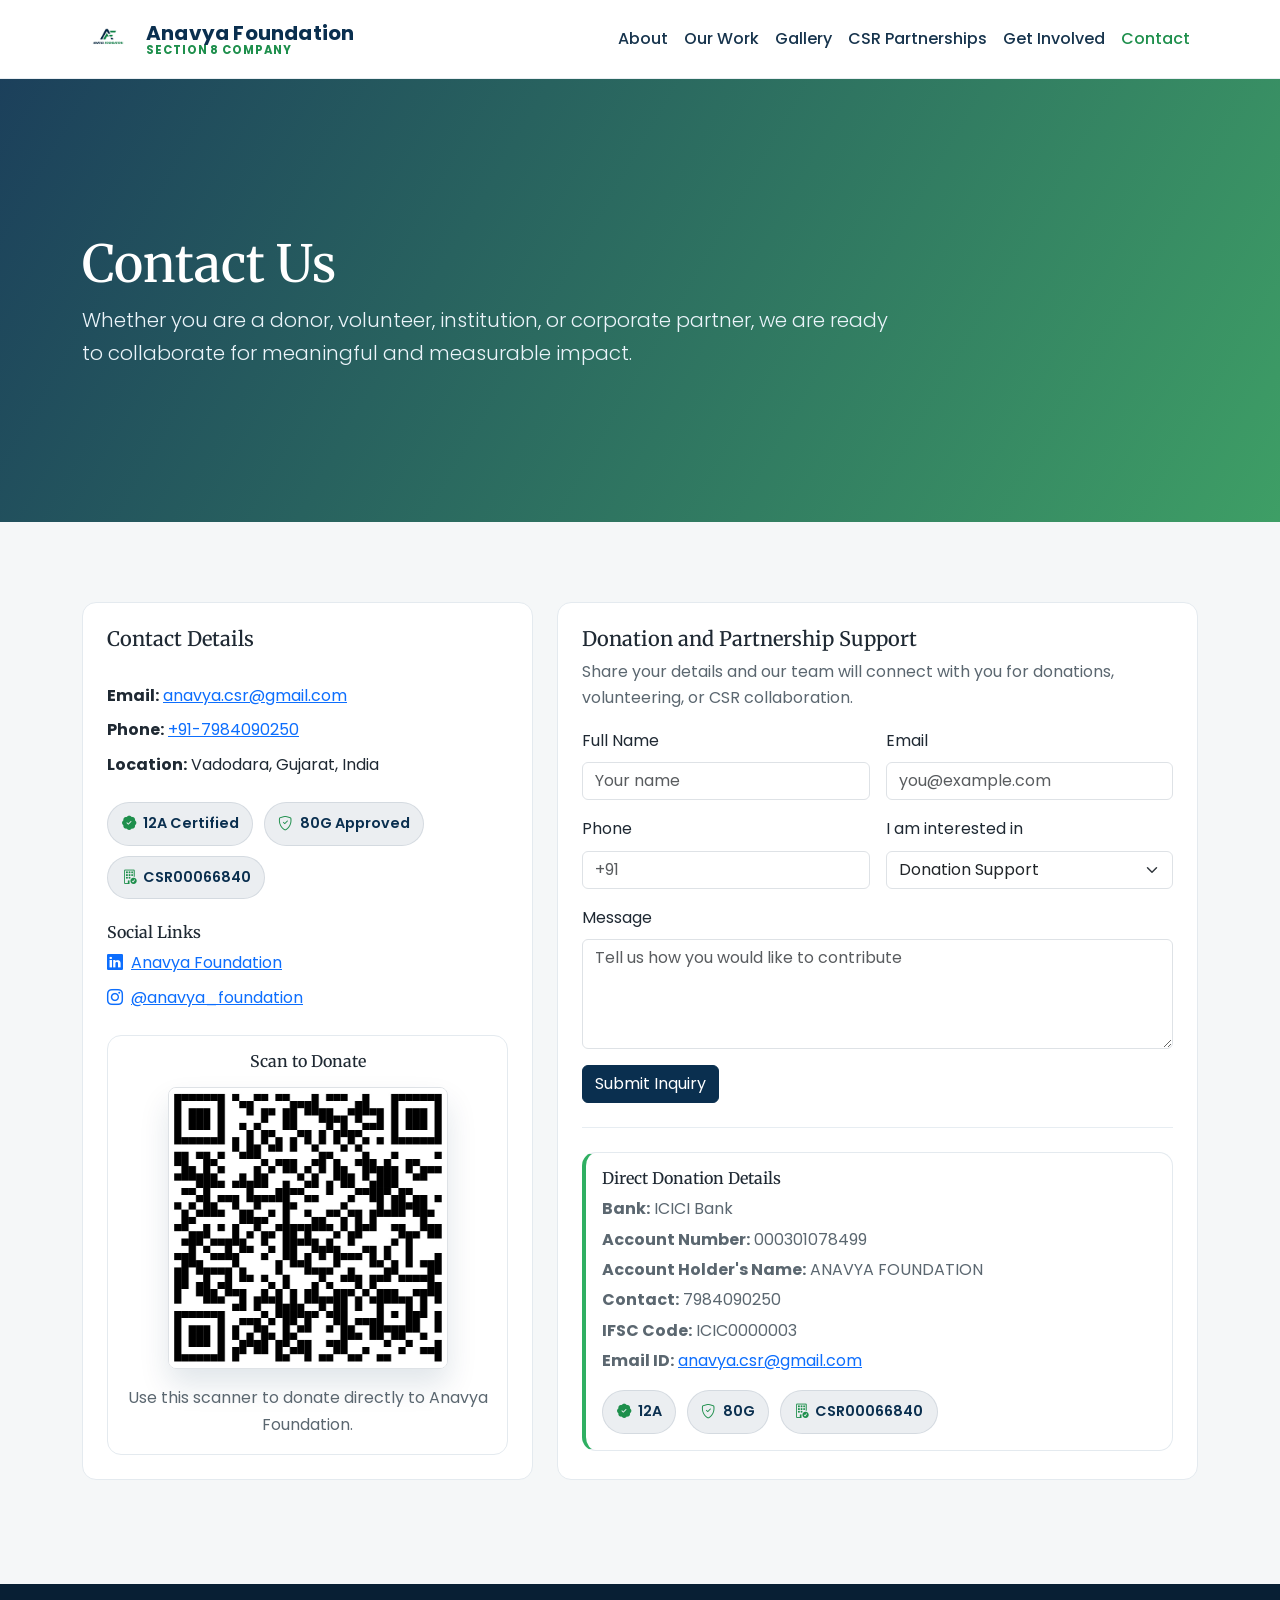
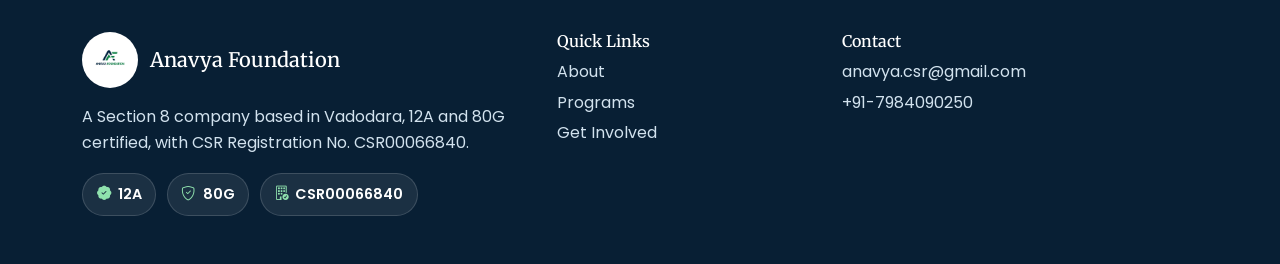
==== contact.html @ 931f5a5d "first commit" ====
﻿<!doctype html>
<html lang="en">
<head>
  <meta charset="utf-8">
  <meta name="viewport" content="width=device-width, initial-scale=1">
  <title>Anavya Foundation | Contact</title>
  <meta name="description" content="Contact Anavya Foundation for CSR partnerships, volunteering, and donation support.">
  <link rel="preconnect" href="https://fonts.googleapis.com">
  <link rel="preconnect" href="https://fonts.gstatic.com" crossorigin>
  <link href="https://fonts.googleapis.com/css2?family=Merriweather:wght@700&family=Poppins:wght@300;400;500;600;700&display=swap" rel="stylesheet">
  <link href="https://cdn.jsdelivr.net/npm/bootstrap@5.3.3/dist/css/bootstrap.min.css" rel="stylesheet">
  <link href="https://cdn.jsdelivr.net/npm/bootstrap-icons@1.11.3/font/bootstrap-icons.min.css" rel="stylesheet">
  <link href="assets/css/styles.css" rel="stylesheet">
</head>
<body>
  <header>
    <nav class="navbar navbar-expand-lg fixed-top" aria-label="Main navigation">
      <div class="container">
        <a class="navbar-brand" href="index.html#home">
          <img src="assets/images/logo.jpeg" alt="Anavya Foundation logo" class="brand-logo">
          <span class="brand-text">Anavya Foundation<span class="brand-subtitle">Section 8 Company</span></span>
        </a>
        <button class="navbar-toggler" type="button" data-bs-toggle="collapse" data-bs-target="#mainNav" aria-controls="mainNav" aria-expanded="false" aria-label="Toggle navigation">
          <span class="navbar-toggler-icon"></span>
        </button>
        <div class="collapse navbar-collapse" id="mainNav">
          <ul class="navbar-nav ms-auto mb-2 mb-lg-0">
            <li class="nav-item"><a class="nav-link" href="index.html#about">About</a></li>
            <li class="nav-item"><a class="nav-link" href="our-work.html#our-work">Our Work</a></li>
            <li class="nav-item"><a class="nav-link" href="our-work.html#gallery">Gallery</a></li>
            <li class="nav-item"><a class="nav-link" href="our-work.html#csr">CSR Partnerships</a></li>
            <li class="nav-item"><a class="nav-link" href="get-involved.html#get-involved">Get Involved</a></li>
            <li class="nav-item"><a class="nav-link active" href="contact.html#contact">Contact</a></li>
          </ul>
        </div>
      </div>
    </nav>
  </header>

  <main>
    <section id="contact" class="hero" style="min-height: 58vh;">
      <div class="container">
        <div class="row">
          <div class="col-lg-9">
            <h1>Contact Us</h1>
            <p class="lead mb-0">Whether you are a donor, volunteer, institution, or corporate partner, we are ready to collaborate for meaningful and measurable impact.</p>
          </div>
        </div>
      </div>
    </section>

    <section class="section-padding bg-soft">
      <div class="container">
        <div class="row g-4">
          <div class="col-lg-5">
            <article class="contact-card p-4 h-100">
              <div class="contact-stack">
              <h2 class="h5">Contact Details</h2>
              <div class="contact-details-list">
                <p class="mb-2"><strong>Email:</strong> <a href="mailto:anavya.csr@gmail.com">anavya.csr@gmail.com</a></p>
                <p class="mb-2"><strong>Phone:</strong> <a href="tel:+917984090250">+91-7984090250</a></p>
                <p class="mb-0"><strong>Location:</strong> Vadodara, Gujarat, India</p>
              </div>
              <div class="trust-badges">
                <span class="trust-badge"><i class="bi bi-patch-check-fill"></i>12A Certified</span>
                <span class="trust-badge"><i class="bi bi-shield-check"></i>80G Approved</span>
                <span class="trust-badge"><i class="bi bi-building-check"></i>CSR00066840</span>
              </div>
              <div>
                <h3 class="h6">Social Links</h3>
                <div class="d-flex flex-column gap-2">
                  <a aria-label="LinkedIn" href="#"><i class="bi bi-linkedin me-2"></i>Anavya Foundation</a>
                  <a aria-label="Instagram" href="#"><i class="bi bi-instagram me-2"></i>@anavya_foundation</a>
                </div>
              </div>

              <div class="info-card p-3 text-center scanner-card">
                <h3 class="h6 mb-3">Scan to Donate</h3>
                <img
                  src="assets/images/scanner.png"
                  alt="Donation scanner code for Anavya Foundation"
                  class="img-fluid rounded-3 border"
                  style="max-width: 280px;"
                >
                <p class="mt-3 mb-0 text-muted-custom">Use this scanner to donate directly to Anavya Foundation.</p>
              </div>
              </div>
            </article>
          </div>

          <div class="col-lg-7" id="donation-contact">
            <article class="contact-card p-4 h-100">
              <h2 class="h5">Donation and Partnership Support</h2>
              <p class="text-muted-custom">Share your details and our team will connect with you for donations, volunteering, or CSR collaboration.</p>
              <div class="contact-form-wrap">
              <form>
                <div class="row g-3">
                  <div class="col-md-6">
                    <label class="form-label" for="name">Full Name</label>
                    <input class="form-control" id="name" type="text" placeholder="Your name">
                  </div>
                  <div class="col-md-6">
                    <label class="form-label" for="email">Email</label>
                    <input class="form-control" id="email" type="email" placeholder="you@example.com">
                  </div>
                  <div class="col-md-6">
                    <label class="form-label" for="phone">Phone</label>
                    <input class="form-control" id="phone" type="tel" placeholder="+91">
                  </div>
                  <div class="col-md-6">
                    <label class="form-label" for="interest">I am interested in</label>
                    <select class="form-select" id="interest">
                      <option selected>Donation Support</option>
                      <option>Volunteering</option>
                      <option>CSR Partnership</option>
                    </select>
                  </div>
                  <div class="col-12">
                    <label class="form-label" for="message">Message</label>
                    <textarea class="form-control" id="message" rows="4" placeholder="Tell us how you would like to contribute"></textarea>
                  </div>
                  <div class="col-12">
                    <button type="button" class="btn btn-primary-custom">Submit Inquiry</button>
                  </div>
                </div>
              </form>
              </div>

              <div class="info-card p-3 donation-details-card">
                <h3 class="h6 mb-2">Direct Donation Details</h3>
                <p class="mb-1 text-muted-custom"><strong>Bank:</strong> ICICI Bank</p>
                <p class="mb-1 text-muted-custom"><strong>Account Number:</strong> 000301078499</p>
                <p class="mb-1 text-muted-custom"><strong>Account Holder's Name:</strong> ANAVYA FOUNDATION</p>
                <p class="mb-1 text-muted-custom"><strong>Contact:</strong> 7984090250</p>
                <p class="mb-1 text-muted-custom"><strong>IFSC Code:</strong> ICIC0000003</p>
                <p class="mb-1 text-muted-custom"><strong>Email ID:</strong> <a href="mailto:anavya.csr@gmail.com">anavya.csr@gmail.com</a></p>
                <div class="trust-badges mt-3">
                  <span class="trust-badge"><i class="bi bi-patch-check-fill"></i>12A</span>
                  <span class="trust-badge"><i class="bi bi-shield-check"></i>80G</span>
                  <span class="trust-badge"><i class="bi bi-building-check"></i>CSR00066840</span>
                </div>
              </div>
            </article>
          </div>
        </div>
      </div>
    </section>
  </main>

  <footer class="py-5 mt-4">
    <div class="container">
      <div class="row g-4">
        <div class="col-lg-5">
          <div class="footer-brand mb-3">
            <img src="assets/images/logo.jpeg" alt="Anavya Foundation logo">
            <h2 class="h5 text-white mb-0">Anavya Foundation</h2>
          </div>
          <p class="mb-0">A Section 8 company based in Vadodara, 12A and 80G certified, with CSR Registration No. CSR00066840.</p>
          <div class="trust-badges footer-badges mt-3">
            <span class="trust-badge"><i class="bi bi-patch-check-fill"></i>12A</span>
            <span class="trust-badge"><i class="bi bi-shield-check"></i>80G</span>
            <span class="trust-badge"><i class="bi bi-building-check"></i>CSR00066840</span>
          </div>
        </div>
        <div class="col-lg-3">
          <h3 class="h6 text-white">Quick Links</h3>
          <p class="mb-1"><a href="index.html#about">About</a></p>
          <p class="mb-1"><a href="our-work.html#programs">Programs</a></p>
          <p class="mb-1"><a href="get-involved.html#get-involved">Get Involved</a></p>
        </div>
        <div class="col-lg-4">
          <h3 class="h6 text-white">Contact</h3>
          <p class="mb-1"><a href="mailto:anavya.csr@gmail.com">anavya.csr@gmail.com</a></p>
          <p class="mb-0"><a href="tel:+917984090250">+91-7984090250</a></p>
        </div>
      </div>
    </div>
  </footer>

  <script src="https://cdn.jsdelivr.net/npm/bootstrap@5.3.3/dist/js/bootstrap.bundle.min.js"></script>
</body>
</html>
---- assets/css/styles.css ----
﻿:root {
  --primary: #0A2F4F;
  --secondary: #1E8F4C;
  --accent: #2FAF62;
  --bg: #F5F7F8;
  --text: #1f2933;
  --muted: #5b6770;
}

html {
  scroll-behavior: smooth;
}

body {
  font-family: 'Poppins', sans-serif;
  color: var(--text);
  background-color: var(--bg);
  line-height: 1.65;
}

h1,
h2,
h3,
h4,
h5,
h6 {
  font-family: 'Merriweather', serif;
  color: var(--primary);
}

section[id] {
  scroll-margin-top: 92px;
}

.bg-soft {
  background-color: var(--bg);
}

.text-muted-custom {
  color: var(--muted);
}

.navbar {
  background: #ffffff;
  border-bottom: 1px solid #e9eef2;
}

.navbar-brand {
  color: var(--primary) !important;
  font-weight: 700;
  letter-spacing: 0.2px;
  display: inline-flex;
  align-items: center;
  gap: 0.75rem;
}

.brand-logo {
  width: 52px;
  height: 52px;
  object-fit: contain;
}

.brand-text {
  line-height: 1.1;
}

.brand-subtitle {
  display: block;
  font-size: 0.72rem;
  letter-spacing: 0.08em;
  text-transform: uppercase;
  color: var(--secondary);
}

.nav-link {
  color: #17344d;
  font-weight: 500;
}

.nav-link:hover,
.nav-link:focus,
.nav-link.active {
  color: var(--secondary) !important;
}

.hero {
  min-height: 88vh;
  display: flex;
  align-items: center;
  background:
    linear-gradient(120deg, rgba(10, 47, 79, 0.93), rgba(30, 143, 76, 0.85)),
    radial-gradient(circle at 10% 20%, rgba(255, 255, 255, 0.12), transparent 40%),
    radial-gradient(circle at 80% 80%, rgba(255, 255, 255, 0.09), transparent 45%);
  color: #ffffff;
  padding-top: 80px;
}

.hero h1 {
  color: #ffffff;
  font-size: clamp(1.9rem, 4.1vw, 3.2rem);
  line-height: 1.25;
}

.hero p {
  color: #ebf4fa;
}

.hero-copy {
  max-width: 720px;
}

.hero-visual-wrap {
  display: flex;
  justify-content: center;
}

.hero-visual-card {
  width: min(100%, 440px);
  padding: 2rem;
  border-radius: 26px;
  background: linear-gradient(160deg, rgba(255, 255, 255, 0.16), rgba(255, 255, 255, 0.06));
  border: 1px solid rgba(255, 255, 255, 0.22);
  box-shadow: 0 25px 60px rgba(2, 16, 28, 0.28);
  backdrop-filter: blur(8px);
  position: relative;
  overflow: hidden;
}

.hero-visual-card::before,
.hero-visual-card::after {
  content: "";
  position: absolute;
  border-radius: 50%;
  background: rgba(255, 255, 255, 0.1);
}

.hero-visual-card::before {
  width: 180px;
  height: 180px;
  top: -70px;
  right: -50px;
}

.hero-visual-card::after {
  width: 120px;
  height: 120px;
  bottom: -45px;
  left: -30px;
}

.hero-logo-ring {
  width: 110px;
  height: 110px;
  margin: 0 auto 1.25rem;
  border-radius: 50%;
  padding: 10px;
  background: linear-gradient(135deg, rgba(47, 175, 98, 0.95), rgba(255, 255, 255, 0.9));
  box-shadow: 0 16px 28px rgba(5, 21, 34, 0.25);
  position: relative;
  z-index: 1;
}

.hero-logo-ring img {
  width: 100%;
  height: 100%;
  object-fit: contain;
  border-radius: 50%;
  background: #fff;
  padding: 0.35rem;
}

.hero-visual-card h3,
.hero-visual-card p,
.hero-visual-card small {
  color: #fff;
  position: relative;
  z-index: 1;
}

.hero-mini-grid {
  display: grid;
  grid-template-columns: repeat(2, minmax(0, 1fr));
  gap: 0.85rem;
  margin-top: 1.5rem;
  position: relative;
  z-index: 1;
}

.hero-mini-card {
  padding: 0.95rem;
  border-radius: 16px;
  background: rgba(255, 255, 255, 0.1);
  border: 1px solid rgba(255, 255, 255, 0.15);
}

.hero-mini-card strong {
  display: block;
  font-size: 1.2rem;
  color: #fff;
}

.hero-mini-card span {
  font-size: 0.86rem;
  color: #dbeaf4;
}

.section-padding {
  padding: 5rem 0;
}

.section-title {
  margin-bottom: 0.8rem;
}

.section-subtitle {
  max-width: 700px;
  color: var(--muted);
}

.trust-badges {
  display: flex;
  flex-wrap: wrap;
  gap: 0.65rem;
}

.trust-badge {
  display: inline-flex;
  align-items: center;
  gap: 0.45rem;
  padding: 0.55rem 0.85rem;
  border-radius: 999px;
  background: rgba(10, 47, 79, 0.08);
  border: 1px solid rgba(10, 47, 79, 0.1);
  color: var(--primary);
  font-size: 0.9rem;
  font-weight: 600;
}

.trust-badge i {
  color: var(--secondary);
}

.trust-badges.footer-badges .trust-badge {
  background: rgba(255, 255, 255, 0.08);
  border-color: rgba(255, 255, 255, 0.15);
  color: #ffffff;
}

.trust-badges.footer-badges .trust-badge i {
  color: #8fe1ad;
}

.btn-primary-custom {
  background-color: var(--primary);
  border-color: var(--primary);
  color: #fff;
}

.btn-primary-custom:hover,
.btn-primary-custom:focus {
  background-color: #07253e;
  border-color: #07253e;
  color: #fff;
}

.btn-secondary-custom {
  background-color: var(--secondary);
  border-color: var(--secondary);
  color: #fff;
}

.btn-secondary-custom:hover,
.btn-secondary-custom:focus {
  background-color: #187541;
  border-color: #187541;
  color: #fff;
}

.btn-accent-custom {
  background-color: var(--accent);
  border-color: var(--accent);
  color: #fff;
}

.btn-accent-custom:hover,
.btn-accent-custom:focus {
  background-color: #259b56;
  border-color: #259b56;
  color: #fff;
}

.feature-card,
.stat-card,
.program-card,
.info-card,
.partnership-card,
.contact-card {
  border: 1px solid #e4eaef;
  border-radius: 14px;
  background-color: #ffffff;
  /* height: 100%; */
  transition: transform 0.28s ease, box-shadow 0.28s ease;
}

.feature-card:hover,
.stat-card:hover,
.program-card:hover,
.info-card:hover,
.partnership-card:hover,
.contact-card:hover {
  transform: translateY(-6px);
  box-shadow: 0 18px 30px rgba(16, 45, 66, 0.12);
}

.icon-wrap {
  width: 56px;
  height: 56px;
  display: inline-flex;
  align-items: center;
  justify-content: center;
  border-radius: 12px;
  background: rgba(30, 143, 76, 0.12);
  color: var(--secondary);
  font-size: 1.45rem;
}

.stat-value {
  font-size: 2rem;
  font-weight: 700;
  color: var(--primary);
}

.gallery-item {
  position: relative;
  overflow: hidden;
  border-radius: 12px;
}

.gallery-item img {
  width: 100%;
  aspect-ratio: 4 / 5;
  object-fit: cover;
  transition: transform 0.35s ease;
}

.gallery-overlay {
  position: absolute;
  inset: 0;
  background: linear-gradient(to top, rgba(10, 47, 79, 0.88), rgba(10, 47, 79, 0.1));
  color: #fff;
  display: flex;
  align-items: end;
  padding: 1rem;
  opacity: 0;
  transition: opacity 0.35s ease;
}

.gallery-caption strong {
  display: block;
  font-size: 1rem;
}

.gallery-caption small {
  display: block;
  margin-top: 0.2rem;
  color: rgba(255, 255, 255, 0.82);
  font-size: 0.78rem;
}

.gallery-item:hover img {
  transform: scale(1.08);
}

.gallery-item:hover .gallery-overlay {
  opacity: 1;
}

footer {
  background: #081f34;
  color: #d2e2ee;
}

footer a {
  color: #d2e2ee;
  text-decoration: none;
}

footer a:hover,
footer a:focus {
  color: #ffffff;
  text-decoration: underline;
}

.footer-brand {
  display: inline-flex;
  align-items: center;
  gap: 0.75rem;
}

.footer-brand img {
  width: 56px;
  height: 56px;
  object-fit: contain;
  background: #ffffff;
  border-radius: 50%;
  padding: 0.2rem;
}

.form-control:focus,
.form-select:focus,
.btn:focus {
  box-shadow: 0 0 0 0.2rem rgba(47, 175, 98, 0.3);
}

.contact-stack {
  display: flex;
  flex-direction: column;
  gap: 1.5rem;
}

.contact-details-list p:last-child {
  margin-bottom: 0;
}

.contact-form-wrap {
  border-bottom: 1px solid #e7edf2;
  padding-bottom: 1.5rem;
  margin-bottom: 1.5rem;
}

.scanner-card img {
  box-shadow: 0 16px 30px rgba(10, 47, 79, 0.12);
}

.donation-details-card {
  border-left: 4px solid var(--accent);
}

.placeholder-map {
  min-height: 300px;
  border-radius: 14px;
  background: linear-gradient(135deg, rgba(10, 47, 79, 0.9), rgba(30, 143, 76, 0.8));
  color: #fff;
  display: flex;
  align-items: center;
  justify-content: center;
  text-align: center;
  padding: 1.5rem;
}

@media (max-width: 991.98px) {
  .section-padding {
    padding: 4rem 0;
  }

  .hero {
    min-height: 76vh;
  }

  .hero-visual-wrap {
    justify-content: flex-start;
  }
}
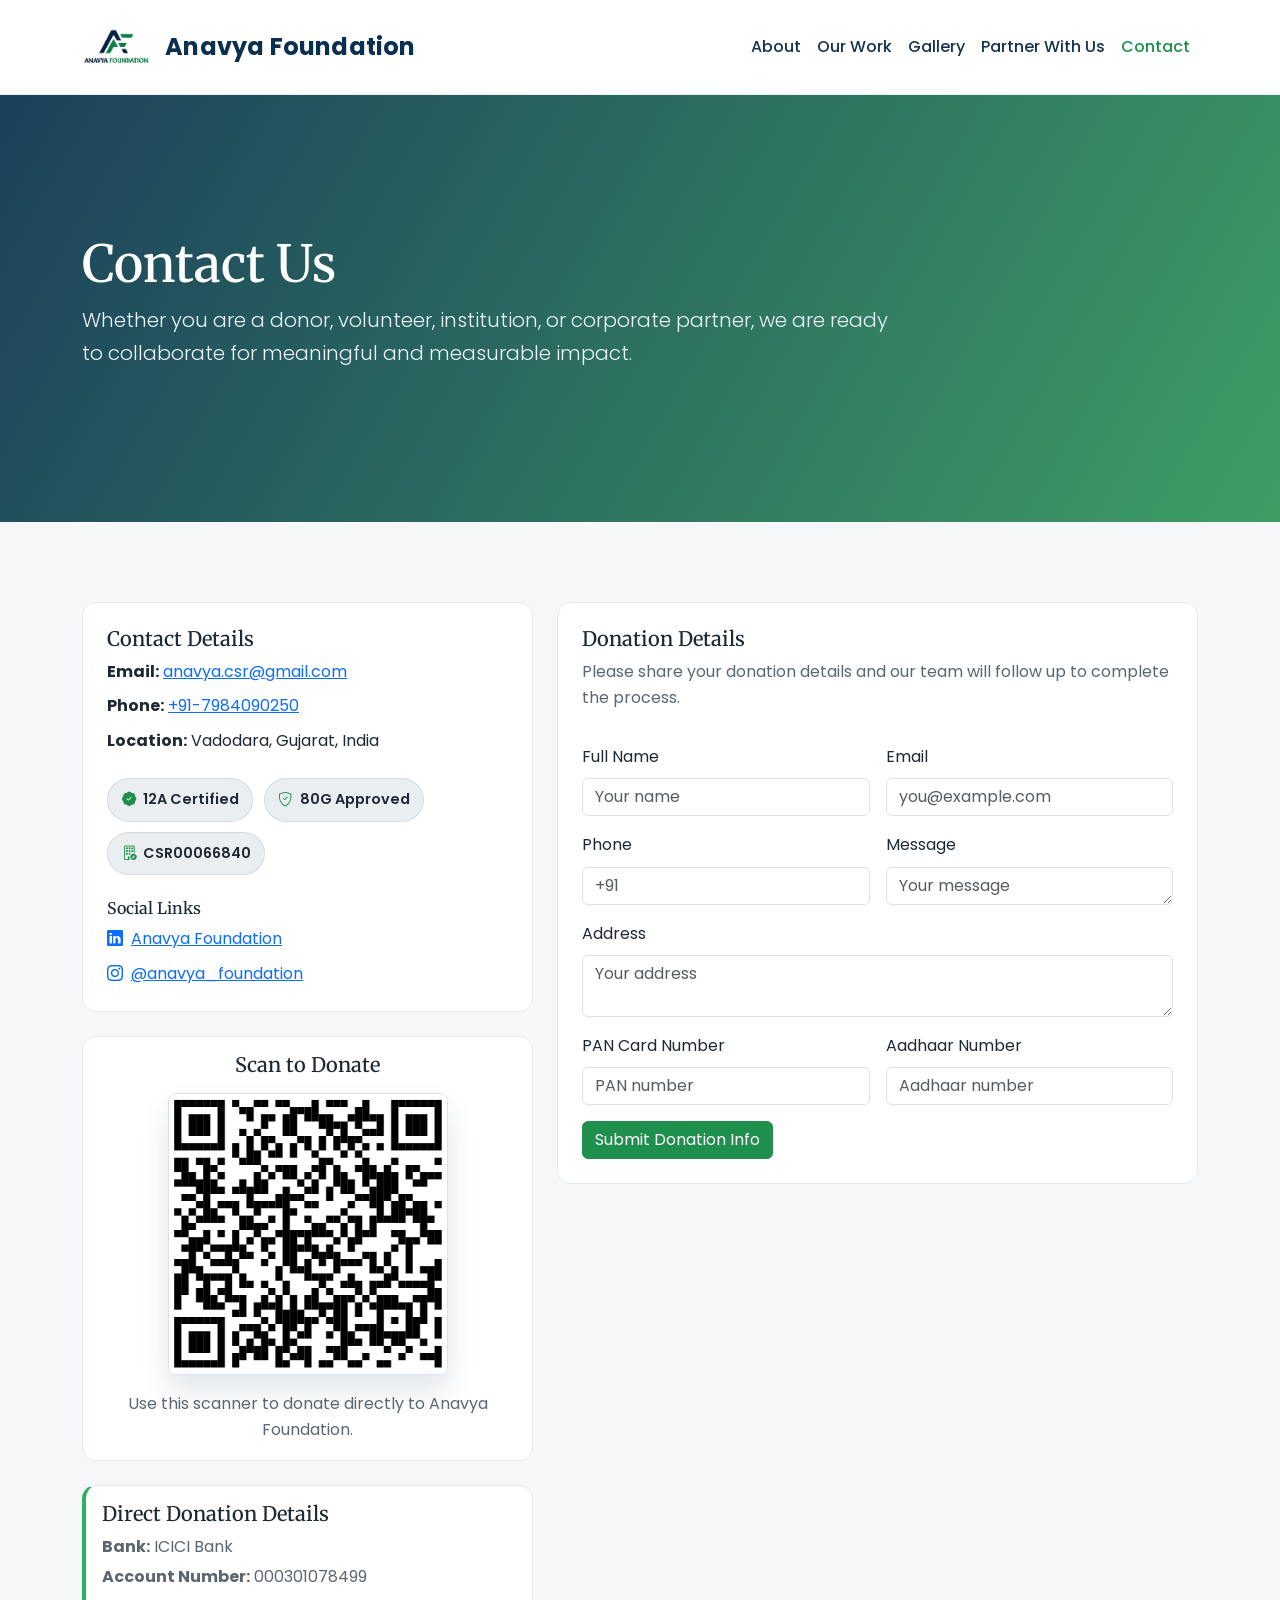
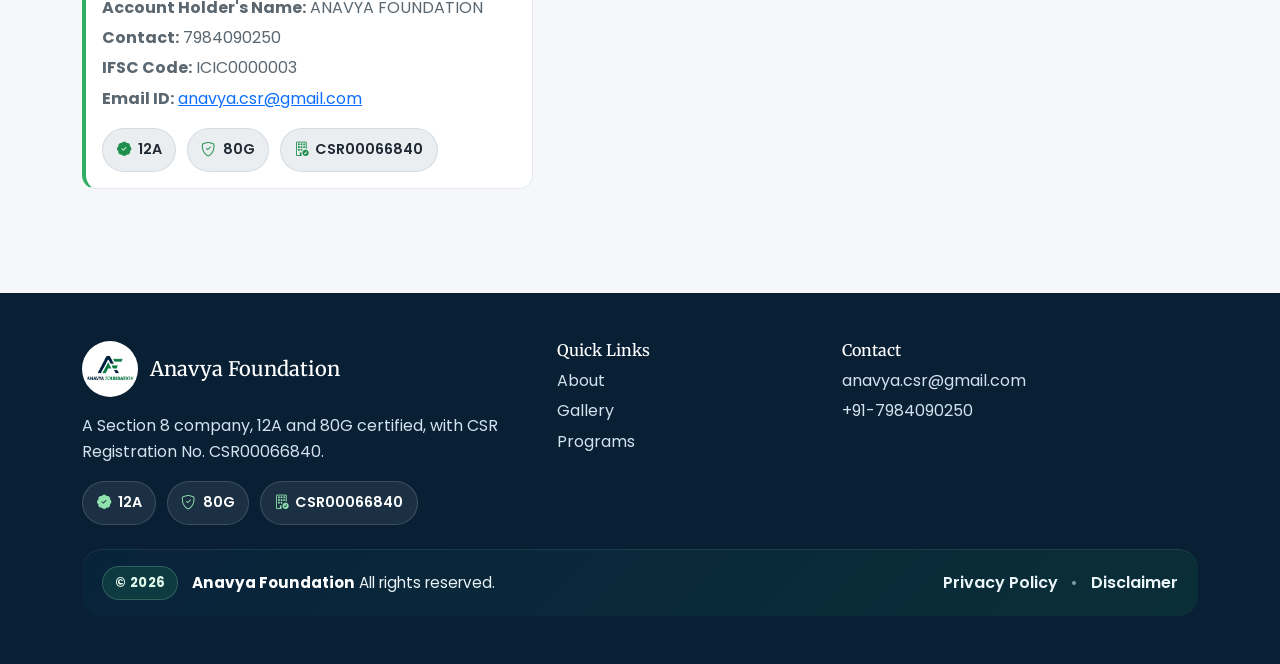
==== commit 87aa27c1: "2nd commit" ====
--- a/contact.html
+++ b/contact.html
@@ -18,7 +18,7 @@
       <div class="container">
         <a class="navbar-brand" href="index.html#home">
           <img src="assets/images/logo.jpeg" alt="Anavya Foundation logo" class="brand-logo">
-          <span class="brand-text">Anavya Foundation<span class="brand-subtitle">Section 8 Company</span></span>
+          <span class="brand-text">Anavya Foundation</span>
         </a>
         <button class="navbar-toggler" type="button" data-bs-toggle="collapse" data-bs-target="#mainNav" aria-controls="mainNav" aria-expanded="false" aria-label="Toggle navigation">
           <span class="navbar-toggler-icon"></span>
@@ -27,9 +27,8 @@
           <ul class="navbar-nav ms-auto mb-2 mb-lg-0">
             <li class="nav-item"><a class="nav-link" href="index.html#about">About</a></li>
             <li class="nav-item"><a class="nav-link" href="our-work.html#our-work">Our Work</a></li>
-            <li class="nav-item"><a class="nav-link" href="our-work.html#gallery">Gallery</a></li>
-            <li class="nav-item"><a class="nav-link" href="our-work.html#csr">CSR Partnerships</a></li>
-            <li class="nav-item"><a class="nav-link" href="get-involved.html#get-involved">Get Involved</a></li>
+            <li class="nav-item"><a class="nav-link" href="gallery.html#gallery">Gallery</a></li>
+            <li class="nav-item"><a class="nav-link" href="partner-with-us.html">Partner With Us</a></li>
             <li class="nav-item"><a class="nav-link active" href="contact.html#contact">Contact</a></li>
           </ul>
         </div>
@@ -53,93 +52,93 @@
       <div class="container">
         <div class="row g-4">
           <div class="col-lg-5">
-            <article class="contact-card p-4 h-100">
-              <div class="contact-stack">
+            <article class="contact-card p-4">
               <h2 class="h5">Contact Details</h2>
               <div class="contact-details-list">
                 <p class="mb-2"><strong>Email:</strong> <a href="mailto:anavya.csr@gmail.com">anavya.csr@gmail.com</a></p>
                 <p class="mb-2"><strong>Phone:</strong> <a href="tel:+917984090250">+91-7984090250</a></p>
                 <p class="mb-0"><strong>Location:</strong> Vadodara, Gujarat, India</p>
               </div>
-              <div class="trust-badges">
+              <div class="trust-badges mt-4">
                 <span class="trust-badge"><i class="bi bi-patch-check-fill"></i>12A Certified</span>
                 <span class="trust-badge"><i class="bi bi-shield-check"></i>80G Approved</span>
                 <span class="trust-badge"><i class="bi bi-building-check"></i>CSR00066840</span>
               </div>
-              <div>
+              <div class="mt-4">
                 <h3 class="h6">Social Links</h3>
                 <div class="d-flex flex-column gap-2">
                   <a aria-label="LinkedIn" href="#"><i class="bi bi-linkedin me-2"></i>Anavya Foundation</a>
                   <a aria-label="Instagram" href="#"><i class="bi bi-instagram me-2"></i>@anavya_foundation</a>
                 </div>
               </div>
+            </article>
 
-              <div class="info-card p-3 text-center scanner-card">
-                <h3 class="h6 mb-3">Scan to Donate</h3>
-                <img
-                  src="assets/images/scanner.png"
-                  alt="Donation scanner code for Anavya Foundation"
-                  class="img-fluid rounded-3 border"
-                  style="max-width: 280px;"
-                >
-                <p class="mt-3 mb-0 text-muted-custom">Use this scanner to donate directly to Anavya Foundation.</p>
-              </div>
+            <article class="info-card p-3 text-center scanner-card mt-4">
+              <h2 class="h5 mb-3">Scan to Donate</h3>
+              <img
+                src="assets/images/scanner.png"
+                alt="Donation scanner code for Anavya Foundation"
+                class="img-fluid rounded-3 border"
+                style="max-width: 280px;"
+              >
+              <p class="mt-3 mb-0 text-muted-custom">Use this scanner to donate directly to Anavya Foundation.</p>
+            </article>
+
+            <article class="info-card p-3 donation-details-card mt-4">
+              <h2 class="h5 mb-2">Direct Donation Details</h3>
+              <p class="mb-1 text-muted-custom"><strong>Bank:</strong> ICICI Bank</p>
+              <p class="mb-1 text-muted-custom"><strong>Account Number:</strong> 000301078499</p>
+              <p class="mb-1 text-muted-custom"><strong>Account Holder's Name:</strong> ANAVYA FOUNDATION</p>
+              <p class="mb-1 text-muted-custom"><strong>Contact:</strong> 7984090250</p>
+              <p class="mb-1 text-muted-custom"><strong>IFSC Code:</strong> ICIC0000003</p>
+              <p class="mb-1 text-muted-custom"><strong>Email ID:</strong> <a href="mailto:anavya.csr@gmail.com">anavya.csr@gmail.com</a></p>
+              <div class="trust-badges mt-3">
+                <span class="trust-badge"><i class="bi bi-patch-check-fill"></i>12A</span>
+                <span class="trust-badge"><i class="bi bi-shield-check"></i>80G</span>
+                <span class="trust-badge"><i class="bi bi-building-check"></i>CSR00066840</span>
               </div>
             </article>
           </div>
 
           <div class="col-lg-7" id="donation-contact">
-            <article class="contact-card p-4 h-100">
-              <h2 class="h5">Donation and Partnership Support</h2>
-              <p class="text-muted-custom">Share your details and our team will connect with you for donations, volunteering, or CSR collaboration.</p>
-              <div class="contact-form-wrap">
+            <article class="contact-card p-4">
+              <h2 class="h5">Donation Details</h3>
+              <p class="text-muted-custom">Please share your donation details and our team will follow up to complete the process.</p>
               <form>
-                <div class="row g-3">
+                <div class="row g-3 mt-2">
                   <div class="col-md-6">
-                    <label class="form-label" for="name">Full Name</label>
-                    <input class="form-control" id="name" type="text" placeholder="Your name">
+                    <label class="form-label" for="donor-name">Full Name</label>
+                    <input class="form-control" id="donor-name" type="text" placeholder="Your name">
                   </div>
                   <div class="col-md-6">
-                    <label class="form-label" for="email">Email</label>
-                    <input class="form-control" id="email" type="email" placeholder="you@example.com">
+                    <label class="form-label" for="donor-email">Email</label>
+                    <input class="form-control" id="donor-email" type="email" placeholder="you@example.com">
                   </div>
                   <div class="col-md-6">
-                    <label class="form-label" for="phone">Phone</label>
-                    <input class="form-control" id="phone" type="tel" placeholder="+91">
+                    <label class="form-label" for="donor-phone">Phone</label>
+                    <input class="form-control" id="donor-phone" type="tel" placeholder="+91">
                   </div>
                   <div class="col-md-6">
-                    <label class="form-label" for="interest">I am interested in</label>
-                    <select class="form-select" id="interest">
-                      <option selected>Donation Support</option>
-                      <option>Volunteering</option>
-                      <option>CSR Partnership</option>
-                    </select>
+                    <label class="form-label" for="donor-message">Message</label>
+                    <textarea class="form-control" id="donor-message" rows="1" placeholder="Your message"></textarea>
                   </div>
                   <div class="col-12">
-                    <label class="form-label" for="message">Message</label>
-                    <textarea class="form-control" id="message" rows="4" placeholder="Tell us how you would like to contribute"></textarea>
+                    <label class="form-label" for="donor-address">Address</label>
+                    <textarea class="form-control" id="donor-address" rows="2" placeholder="Your address"></textarea>
+                  </div>
+                  <div class="col-md-6">
+                    <label class="form-label" for="donor-pan">PAN Card Number</label>
+                    <input class="form-control" id="donor-pan" type="text" placeholder="PAN number">
+                  </div>
+                  <div class="col-md-6">
+                    <label class="form-label" for="donor-aadhaar">Aadhaar Number</label>
+                    <input class="form-control" id="donor-aadhaar" type="text" placeholder="Aadhaar number">
                   </div>
                   <div class="col-12">
-                    <button type="button" class="btn btn-primary-custom">Submit Inquiry</button>
+                    <button type="button" class="btn btn-secondary-custom">Submit Donation Info</button>
                   </div>
                 </div>
               </form>
-              </div>
-
-              <div class="info-card p-3 donation-details-card">
-                <h3 class="h6 mb-2">Direct Donation Details</h3>
-                <p class="mb-1 text-muted-custom"><strong>Bank:</strong> ICICI Bank</p>
-                <p class="mb-1 text-muted-custom"><strong>Account Number:</strong> 000301078499</p>
-                <p class="mb-1 text-muted-custom"><strong>Account Holder's Name:</strong> ANAVYA FOUNDATION</p>
-                <p class="mb-1 text-muted-custom"><strong>Contact:</strong> 7984090250</p>
-                <p class="mb-1 text-muted-custom"><strong>IFSC Code:</strong> ICIC0000003</p>
-                <p class="mb-1 text-muted-custom"><strong>Email ID:</strong> <a href="mailto:anavya.csr@gmail.com">anavya.csr@gmail.com</a></p>
-                <div class="trust-badges mt-3">
-                  <span class="trust-badge"><i class="bi bi-patch-check-fill"></i>12A</span>
-                  <span class="trust-badge"><i class="bi bi-shield-check"></i>80G</span>
-                  <span class="trust-badge"><i class="bi bi-building-check"></i>CSR00066840</span>
-                </div>
-              </div>
             </article>
           </div>
         </div>
@@ -155,7 +154,7 @@
             <img src="assets/images/logo.jpeg" alt="Anavya Foundation logo">
             <h2 class="h5 text-white mb-0">Anavya Foundation</h2>
           </div>
-          <p class="mb-0">A Section 8 company based in Vadodara, 12A and 80G certified, with CSR Registration No. CSR00066840.</p>
+          <p class="mb-0">A Section 8 company, 12A and 80G certified, with CSR Registration No. CSR00066840.</p>
           <div class="trust-badges footer-badges mt-3">
             <span class="trust-badge"><i class="bi bi-patch-check-fill"></i>12A</span>
             <span class="trust-badge"><i class="bi bi-shield-check"></i>80G</span>
@@ -165,13 +164,24 @@
         <div class="col-lg-3">
           <h3 class="h6 text-white">Quick Links</h3>
           <p class="mb-1"><a href="index.html#about">About</a></p>
+          <p class="mb-1"><a href="gallery.html#gallery">Gallery</a></p>
           <p class="mb-1"><a href="our-work.html#programs">Programs</a></p>
-          <p class="mb-1"><a href="get-involved.html#get-involved">Get Involved</a></p>
         </div>
         <div class="col-lg-4">
           <h3 class="h6 text-white">Contact</h3>
           <p class="mb-1"><a href="mailto:anavya.csr@gmail.com">anavya.csr@gmail.com</a></p>
           <p class="mb-0"><a href="tel:+917984090250">+91-7984090250</a></p>
+        </div>
+      </div>
+      <div class="footer-bottom mt-4">
+        <div class="footer-copyright">
+          <span class="footer-year-badge">© 2026</span>
+          <span><strong>Anavya Foundation</strong> All rights reserved.</span>
+        </div>
+        <div class="footer-meta-links">
+          <a href="privacy-policy.html">Privacy Policy</a>
+          <span class="footer-link-separator" aria-hidden="true">•</span>
+          <a href="disclaimer.html">Disclaimer</a>
         </div>
       </div>
     </div>
--- a/assets/css/styles.css
+++ b/assets/css/styles.css
@@ -40,6 +40,11 @@
   color: var(--muted);
 }
 
+.text-justify-interword {
+  text-align: justify;
+  text-justify: inter-word;
+}
+
 .navbar {
   background: #ffffff;
   border-bottom: 1px solid #e9eef2;
@@ -51,17 +56,19 @@
   letter-spacing: 0.2px;
   display: inline-flex;
   align-items: center;
-  gap: 0.75rem;
+  gap: 0.95rem;
+  font-size: 1.45rem;
 }
 
 .brand-logo {
-  width: 52px;
-  height: 52px;
+  width: 68px;
+  height: 68px;
   object-fit: contain;
 }
 
 .brand-text {
   line-height: 1.1;
+  font-size: 1.50rem;
 }
 
 .brand-subtitle {
@@ -101,6 +108,17 @@
   line-height: 1.25;
 }
 
+.hero-title-sm {
+  font-size: clamp(1.5rem, 2.6vw, 2.2rem) !important;
+}
+
+.hero-kicker {
+  color: #ffffff;
+  font-size: clamp(1.15rem, 1.8vw, 1.55rem);
+  line-height: 1.2;
+  margin-bottom: 0;
+}
+
 .hero p {
   color: #ebf4fa;
 }
@@ -114,9 +132,8 @@
   justify-content: center;
 }
 
-.hero-visual-card {
+.hero-media-card {
   width: min(100%, 440px);
-  padding: 2rem;
   border-radius: 26px;
   background: linear-gradient(160deg, rgba(255, 255, 255, 0.16), rgba(255, 255, 255, 0.06));
   border: 1px solid rgba(255, 255, 255, 0.22);
@@ -126,26 +143,33 @@
   overflow: hidden;
 }
 
-.hero-visual-card::before,
-.hero-visual-card::after {
+.hero-media-card::before,
+.hero-media-card::after {
   content: "";
   position: absolute;
   border-radius: 50%;
   background: rgba(255, 255, 255, 0.1);
-}
-
-.hero-visual-card::before {
+  z-index: 0;
+}
+
+.hero-media-card::before {
   width: 180px;
   height: 180px;
   top: -70px;
   right: -50px;
 }
 
-.hero-visual-card::after {
+.hero-media-card::after {
   width: 120px;
   height: 120px;
   bottom: -45px;
   left: -30px;
+}
+
+.hero-visual-card {
+  padding: 2rem;
+  position: relative;
+  z-index: 1;
 }
 
 .hero-logo-ring {
@@ -204,6 +228,70 @@
   color: #dbeaf4;
 }
 
+.hero-carousel {
+  position: relative;
+  z-index: 1;
+}
+
+.hero-carousel .carousel-inner {
+  border-radius: 22px;
+}
+
+.hero-carousel .carousel-item img {
+  width: 100%;
+  aspect-ratio: 4 / 5;
+  object-fit: cover;
+  display: block;
+}
+
+.hero-carousel-caption {
+  position: absolute;
+  inset: auto 1.1rem 1.1rem 1.1rem;
+  padding: 1rem 1.1rem;
+  border-radius: 18px;
+  background: linear-gradient(180deg, rgba(10, 47, 79, 0.14), rgba(10, 47, 79, 0.82));
+  color: #ffffff;
+  z-index: 2;
+}
+
+.hero-carousel-caption strong {
+  display: block;
+  font-size: 1.05rem;
+}
+
+.hero-carousel-caption span {
+  display: block;
+  margin-top: 0.25rem;
+  color: rgba(255, 255, 255, 0.85);
+  font-size: 0.84rem;
+}
+
+.hero-carousel .carousel-control-prev,
+.hero-carousel .carousel-control-next {
+  width: 46px;
+  height: 46px;
+  top: 50%;
+  transform: translateY(-50%);
+  background: rgba(8, 31, 52, 0.62);
+  border: 1px solid rgba(255, 255, 255, 0.18);
+  border-radius: 50%;
+  opacity: 1;
+}
+
+.hero-carousel .carousel-control-prev {
+  left: 1rem;
+}
+
+.hero-carousel .carousel-control-next {
+  right: 1rem;
+}
+
+.hero-carousel .carousel-control-prev-icon,
+.hero-carousel .carousel-control-next-icon {
+  width: 1.1rem;
+  height: 1.1rem;
+}
+
 .section-padding {
   padding: 5rem 0;
 }
@@ -231,7 +319,7 @@
   border-radius: 999px;
   background: rgba(10, 47, 79, 0.08);
   border: 1px solid rgba(10, 47, 79, 0.1);
-  color: var(--primary);
+  /* color: var(--primary); */
   font-size: 0.9rem;
   font-weight: 600;
 }
@@ -312,6 +400,32 @@
   box-shadow: 0 18px 30px rgba(16, 45, 66, 0.12);
 }
 
+.program-card {
+  position: relative;
+  overflow: hidden;
+  background: #ffffff;
+  box-shadow: 0 10px 22px rgba(16, 45, 66, 0.06);
+}
+
+.program-card::before {
+  content: "";
+  position: absolute;
+  inset: 0;
+  border-radius: inherit;
+  border: 1px solid rgba(10, 47, 79, 0.05);
+  pointer-events: none;
+}
+
+.program-card:hover {
+  transform: translateY(-10px) scale(1.012);
+  border-color: rgba(10, 47, 79, 0.18);
+  box-shadow: 0 28px 52px rgba(8, 31, 52, 0.24);
+}
+
+.program-card:hover .icon-wrap {
+  transform: translateY(-1px) scale(1.04);
+}
+
 .icon-wrap {
   width: 56px;
   height: 56px;
@@ -322,6 +436,7 @@
   background: rgba(30, 143, 76, 0.12);
   color: var(--secondary);
   font-size: 1.45rem;
+  transition: transform 0.28s ease, background-color 0.28s ease, color 0.28s ease;
 }
 
 .stat-value {
@@ -389,6 +504,52 @@
 footer a:focus {
   color: #ffffff;
   text-decoration: underline;
+}
+
+.footer-bottom {
+  padding: 1rem 1.25rem;
+  border-top: 1px solid rgba(255, 255, 255, 0.08);
+  border-radius: 20px;
+  background: linear-gradient(135deg, rgba(10, 47, 79, 0.26), rgba(30, 143, 76, 0.14));
+  display: flex;
+  align-items: center;
+  justify-content: space-between;
+  gap: 1rem;
+  flex-wrap: wrap;
+}
+
+.footer-copyright {
+  display: inline-flex;
+  align-items: center;
+  gap: 0.85rem;
+  color: #eaf3f8;
+  font-size: 0.95rem;
+  line-height: 1.4;
+}
+
+.footer-copyright strong {
+  color: #ffffff;
+}
+
+.footer-year-badge {
+  display: inline-flex;
+  align-items: center;
+  justify-content: center;
+  padding: 0.45rem 0.75rem;
+  border-radius: 999px;
+  background: rgba(47, 175, 98, 0.16);
+  color: #dff7e7;
+  border: 1px solid rgba(159, 226, 180, 0.24);
+  font-size: 0.82rem;
+  font-weight: 700;
+  letter-spacing: 0.03em;
+  white-space: nowrap;
+}
+
+.footer-copyright-note {
+  margin: 0;
+  color: rgba(210, 226, 238, 0.84);
+  font-size: 0.92rem;
 }
 
 .footer-brand {
@@ -436,6 +597,557 @@
   border-left: 4px solid var(--accent);
 }
 
+.about-panel {
+  border-radius: 20px;
+  padding: 2rem !important;
+  position: relative;
+  overflow: hidden;
+}
+
+.about-panel::before {
+  content: "";
+  position: absolute;
+  inset: 0;
+  opacity: 1;
+  pointer-events: none;
+}
+
+.about-panel-vision {
+  background: linear-gradient(160deg, #ffffff, rgba(47, 175, 98, 0.08));
+  border: 1px solid rgba(30, 143, 76, 0.14);
+}
+
+.about-panel-vision::before {
+  background:
+    radial-gradient(circle at top right, rgba(47, 175, 98, 0.08), transparent 32%),
+    linear-gradient(180deg, transparent, rgba(30, 143, 76, 0.03));
+}
+
+.about-panel-mission {
+  background: linear-gradient(160deg, #ffffff, rgba(47, 175, 98, 0.08));
+  border: 1px solid rgba(30, 143, 76, 0.14);
+}
+
+.about-panel-vision h3,
+.about-panel-vision p {
+  color: var(--primary);
+  position: relative;
+  z-index: 1;
+}
+
+.about-panel-mission h3,
+.about-panel-mission p,
+.about-panel-mission strong {
+  position: relative;
+  z-index: 1;
+}
+
+.about-panel-icon {
+  width: 64px;
+  height: 64px;
+  display: inline-flex;
+  align-items: center;
+  justify-content: center;
+  border-radius: 18px;
+  margin-bottom: 1.25rem;
+  font-size: 1.45rem;
+  position: relative;
+  z-index: 1;
+}
+
+.about-panel-vision .about-panel-icon {
+  background: rgba(30, 143, 76, 0.12);
+  color: var(--secondary);
+}
+
+.about-panel-mission .about-panel-icon {
+  background: rgba(30, 143, 76, 0.12);
+  color: var(--secondary);
+}
+
+.mission-points {
+  display: flex;
+  flex-direction: column;
+  gap: 1rem;
+}
+
+.vision-points {
+  display: flex;
+  flex-direction: column;
+  gap: 1rem;
+}
+
+.vision-point {
+  display: flex;
+  gap: 0.9rem;
+  align-items: flex-start;
+  padding: 0.85rem 0.95rem;
+  border-radius: 16px;
+  background: rgba(255, 255, 255, 0.72);
+  border: 1px solid rgba(10, 47, 79, 0.08);
+  position: relative;
+  z-index: 1;
+}
+
+.vision-point-icon {
+  width: 42px;
+  height: 42px;
+  flex: 0 0 42px;
+  display: inline-flex;
+  align-items: center;
+  justify-content: center;
+  border-radius: 12px;
+  background: rgba(30, 143, 76, 0.12);
+  color: var(--secondary);
+  font-size: 1rem;
+}
+
+.vision-point strong {
+  display: block;
+  margin-bottom: 0.15rem;
+  color: var(--primary);
+}
+
+.vision-point p {
+  color: var(--muted);
+}
+
+.mission-point {
+  display: flex;
+  gap: 0.9rem;
+  align-items: flex-start;
+  padding: 0.85rem 0.95rem;
+  border-radius: 16px;
+  background: rgba(255, 255, 255, 0.72);
+  border: 1px solid rgba(10, 47, 79, 0.08);
+}
+
+.mission-point-icon {
+  width: 42px;
+  height: 42px;
+  flex: 0 0 42px;
+  display: inline-flex;
+  align-items: center;
+  justify-content: center;
+  border-radius: 12px;
+  background: rgba(30, 143, 76, 0.12);
+  color: var(--secondary);
+  font-size: 1rem;
+}
+
+.mission-point strong {
+  display: block;
+  margin-bottom: 0.15rem;
+  color: var(--primary);
+}
+
+.mission-point p {
+  color: var(--muted);
+}
+
+.philosophy-story {
+  font-size: 1.02rem;
+  color: #486072;
+  line-height: 1.78;
+}
+
+.philosophy-card {
+  position: relative;
+  padding: 2rem;
+  border-radius: 24px;
+  border: 1px solid rgba(30, 143, 76, 0.12);
+  background:
+    radial-gradient(circle at top right, rgba(47, 175, 98, 0.14), transparent 34%),
+    linear-gradient(145deg, rgba(255, 255, 255, 0.98), rgba(233, 246, 238, 0.92));
+  box-shadow: 0 22px 40px rgba(16, 45, 66, 0.1);
+  overflow: hidden;
+}
+
+.philosophy-card::after {
+  content: "";
+  position: absolute;
+  inset: auto -40px -40px auto;
+  width: 180px;
+  height: 180px;
+  border-radius: 50%;
+  background: radial-gradient(circle, rgba(10, 47, 79, 0.08), transparent 70%);
+  pointer-events: none;
+}
+
+.philosophy-card-accent {
+  position: relative;
+  z-index: 1;
+  margin-bottom: 1rem;
+}
+
+.philosophy-chip {
+  display: inline-flex;
+  align-items: center;
+  gap: 0.55rem;
+  padding: 0.65rem 1rem;
+  border-radius: 999px;
+  background: rgba(10, 47, 79, 0.9);
+  color: #fff;
+  font-size: 0.92rem;
+  font-weight: 600;
+  letter-spacing: 0.01em;
+}
+
+.philosophy-chip i {
+  color: #9fe2b4;
+}
+
+.philosophy-highlight {
+  padding: 1rem 1.1rem;
+  border-left: 4px solid var(--accent);
+  border-radius: 0 14px 14px 0;
+  background: rgba(47, 175, 98, 0.08);
+  color: var(--primary);
+  font-weight: 600;
+}
+
+.philosophy-image-wrap {
+  height: 100%;
+  min-height: 100%;
+  padding: 0.85rem;
+  border-radius: 24px;
+  border: 1px solid rgba(10, 47, 79, 0.08);
+  background:
+    radial-gradient(circle at 20% 15%, rgba(47, 175, 98, 0.12), transparent 28%),
+    linear-gradient(155deg, rgba(10, 47, 79, 0.08), rgba(30, 143, 76, 0.14));
+  box-shadow: 0 20px 38px rgba(16, 45, 66, 0.14);
+  display: flex;
+  align-items: center;
+  justify-content: center;
+  overflow: hidden;
+}
+
+.philosophy-image-frame {
+  width: 100%;
+  min-height: 480px;
+  border-radius: 18px;
+  background: rgba(255, 255, 255, 0.92);
+  border: 1px solid rgba(10, 47, 79, 0.08);
+  padding: 0.9rem;
+  display: flex;
+  align-items: center;
+  justify-content: center;
+  overflow: hidden;
+}
+
+.philosophy-image-frame img {
+  width: 100%;
+  height: auto;
+  max-height: 560px;
+  object-fit: contain;
+  display: block;
+  border-radius: 14px;
+  box-shadow: 0 16px 32px rgba(16, 45, 66, 0.16);
+}
+
+.core-value-card {
+  border: 1px solid rgba(10, 47, 79, 0.08);
+  border-radius: 18px;
+  padding: 2rem;
+  background: linear-gradient(160deg, #ffffff, rgba(47, 175, 98, 0.06));
+  height: 100%;
+  transition: transform 0.28s ease, box-shadow 0.28s ease;
+}
+
+.core-value-card:hover {
+  transform: translateY(-6px);
+  box-shadow: 0 18px 30px rgba(16, 45, 66, 0.12);
+}
+
+.core-value-icon {
+  width: 64px;
+  height: 64px;
+  display: inline-flex;
+  align-items: center;
+  justify-content: center;
+  border-radius: 18px;
+  margin-bottom: 1rem;
+  background: rgba(30, 143, 76, 0.12);
+  color: var(--secondary);
+  font-size: 1.45rem;
+}
+
+.core-value-card h3 {
+  margin-bottom: 0.75rem;
+}
+
+.core-value-card p {
+  color: var(--muted);
+  margin-bottom: 0;
+}
+
+.governing-card {
+  background: linear-gradient(160deg, rgba(255, 255, 255, 0.98), rgba(233, 246, 238, 0.94));
+  border: 1px solid rgba(10, 47, 79, 0.08);
+  border-radius: 20px;
+  padding: 2rem;
+  transition: transform 0.28s ease, box-shadow 0.28s ease;
+}
+
+.governing-card:hover {
+  transform: translateY(-6px);
+  box-shadow: 0 18px 30px rgba(16, 45, 66, 0.12);
+}
+
+.person-icon {
+  width: 72px;
+  height: 72px;
+  display: inline-flex;
+  align-items: center;
+  justify-content: center;
+  border-radius: 18px;
+  background: rgba(30, 143, 76, 0.12);
+  color: var(--secondary);
+  font-size: 1.75rem;
+  margin-bottom: 1rem;
+}
+
+.partner-marquee {
+  overflow: hidden;
+  border-radius: 24px;
+  border: 1px solid rgba(10, 47, 79, 0.1);
+  background: linear-gradient(160deg, rgba(255, 255, 255, 0.95), rgba(233, 246, 238, 0.92));
+  padding: 1.2rem;
+}
+
+.partner-marquee-track {
+  display: flex;
+  gap: 1rem;
+  width: max-content;
+  animation: partner-scroll 24s linear infinite;
+  align-items: stretch;
+}
+
+.partner-marquee-track:hover {
+  animation-play-state: paused;
+}
+
+.partner-card {
+  flex: 0 0 240px;
+  min-width: 240px;
+  border-radius: 20px;
+  border: 1px solid rgba(10, 47, 79, 0.08);
+  background-color: #ffffff;
+  padding: 1.5rem;
+  text-align: center;
+  box-shadow: 0 18px 30px rgba(16, 45, 66, 0.06);
+  transition: transform 0.28s ease, box-shadow 0.28s ease;
+}
+
+.partner-card:hover {
+  transform: translateY(-4px);
+  box-shadow: 0 22px 40px rgba(16, 45, 66, 0.1);
+}
+
+.partner-card-image {
+  width: 72px;
+  height: 72px;
+  margin: 0 auto 1rem;
+  display: inline-flex;
+  align-items: center;
+  justify-content: center;
+  border-radius: 18px;
+  background: rgba(30, 143, 76, 0.1);
+  color: var(--secondary);
+  font-size: 1.65rem;
+}
+
+.partner-card-label {
+  color: var(--primary);
+  font-weight: 700;
+  line-height: 1.4;
+  margin: 0;
+}
+
+@keyframes partner-scroll {
+  0% {
+    transform: translateX(0);
+  }
+  100% {
+    transform: translateX(-50%);
+  }
+}
+
+.reach-info-card {
+  min-height: 100%;
+  border-radius: 20px;
+  border: 1px solid rgba(10, 47, 79, 0.08);
+  background: linear-gradient(160deg, rgba(255, 255, 255, 0.98), rgba(233, 246, 238, 0.92));
+}
+
+.reach-info-card h3 {
+  margin-bottom: 0.85rem;
+}
+
+.thematic-section {
+  background:
+    linear-gradient(180deg, #f5f7f8 0%, #ffffff 44%, rgba(233, 246, 238, 0.72) 100%);
+}
+
+.thematic-heading {
+  max-width: 820px;
+  margin-bottom: 1.5rem;
+}
+
+.thematic-kicker {
+  display: inline-flex;
+  align-items: center;
+  padding: 0.45rem 0.85rem;
+  border-radius: 999px;
+  margin-bottom: 0.9rem;
+  background: rgba(30, 143, 76, 0.1);
+  color: var(--secondary);
+  border: 1px solid rgba(30, 143, 76, 0.18);
+  font-size: 0.82rem;
+  font-weight: 700;
+  text-transform: uppercase;
+  letter-spacing: 0.08em;
+}
+
+.thematic-card {
+  position: relative;
+  min-height: 100%;
+  padding: 1.75rem;
+  border-radius: 22px;
+  border: 1px solid rgba(10, 47, 79, 0.08);
+  background:
+    linear-gradient(145deg, rgba(255, 255, 255, 0.98), rgba(245, 247, 248, 0.92)),
+    var(--theme-accent, rgba(30, 143, 76, 0.08));
+  box-shadow: 0 18px 36px rgba(16, 45, 66, 0.1);
+  overflow: hidden;
+  isolation: isolate;
+  transition: transform 0.32s ease, box-shadow 0.32s ease, border-color 0.32s ease;
+}
+
+.thematic-card::before {
+  content: "";
+  position: absolute;
+  inset: 0;
+  background:
+    linear-gradient(135deg, var(--theme-wash, rgba(47, 175, 98, 0.14)), transparent 42%),
+    radial-gradient(circle at 92% 14%, var(--theme-glow, rgba(47, 175, 98, 0.18)), transparent 26%);
+  z-index: -1;
+}
+
+.thematic-card::after {
+  content: "";
+  position: absolute;
+  left: 1.75rem;
+  right: 1.75rem;
+  bottom: 0;
+  height: 4px;
+  border-radius: 999px 999px 0 0;
+  background: linear-gradient(90deg, var(--secondary), var(--accent));
+  transform: scaleX(0.28);
+  transform-origin: left;
+  transition: transform 0.32s ease;
+}
+
+.thematic-card:hover {
+  transform: translateY(-10px);
+  border-color: rgba(10, 47, 79, 0.16);
+  box-shadow: 0 28px 54px rgba(8, 31, 52, 0.18);
+}
+
+.thematic-card:hover::after {
+  transform: scaleX(1);
+}
+
+.thematic-icon {
+  width: 72px;
+  height: 72px;
+  display: inline-flex;
+  align-items: center;
+  justify-content: center;
+  border-radius: 20px;
+  margin-bottom: 1.25rem;
+  background: linear-gradient(145deg, rgba(10, 47, 79, 0.95), rgba(30, 143, 76, 0.92));
+  color: #ffffff;
+  font-size: 1.9rem;
+  box-shadow: 0 18px 28px rgba(10, 47, 79, 0.18);
+  transition: transform 0.32s ease;
+}
+
+.thematic-card:hover .thematic-icon {
+  transform: rotate(-4deg) scale(1.06);
+}
+
+.thematic-card h3 {
+  color: var(--primary);
+  font-size: 1.15rem;
+  margin-bottom: 1rem;
+}
+
+.thematic-card ul {
+  list-style: none;
+  padding: 0;
+  margin: 0;
+  display: grid;
+  gap: 0.7rem;
+}
+
+.thematic-card li {
+  position: relative;
+  padding-left: 1.45rem;
+  color: #4d6273;
+  line-height: 1.5;
+}
+
+.thematic-card li::before {
+  content: "";
+  position: absolute;
+  left: 0;
+  top: 0.62rem;
+  width: 0.55rem;
+  height: 0.55rem;
+  border-radius: 50%;
+  background: var(--accent);
+  box-shadow: 0 0 0 5px rgba(47, 175, 98, 0.12);
+}
+
+.thematic-card-education {
+  --theme-wash: rgba(30, 143, 76, 0.12);
+  --theme-glow: rgba(47, 175, 98, 0.2);
+}
+
+.thematic-card-health {
+  --theme-wash: rgba(10, 47, 79, 0.08);
+  --theme-glow: rgba(30, 143, 76, 0.18);
+}
+
+.thematic-card-environment {
+  --theme-wash: rgba(47, 175, 98, 0.16);
+  --theme-glow: rgba(47, 175, 98, 0.22);
+}
+
+.thematic-card-animal {
+  --theme-wash: rgba(30, 143, 76, 0.1);
+  --theme-glow: rgba(10, 47, 79, 0.12);
+}
+
+.thematic-card-training {
+  --theme-wash: rgba(10, 47, 79, 0.1);
+  --theme-glow: rgba(47, 175, 98, 0.16);
+}
+
+.thematic-card-volunteering {
+  --theme-wash: rgba(47, 175, 98, 0.13);
+  --theme-glow: rgba(30, 143, 76, 0.2);
+}
+
+.partner-inquiry-card {
+  border-radius: 22px;
+  background:
+    linear-gradient(145deg, rgba(255, 255, 255, 0.98), rgba(233, 246, 238, 0.74));
+  border-color: rgba(30, 143, 76, 0.14);
+  box-shadow: 0 24px 46px rgba(16, 45, 66, 0.11);
+}
+
 .placeholder-map {
   min-height: 300px;
   border-radius: 14px;
@@ -461,3 +1173,50 @@
     justify-content: flex-start;
   }
 }
+
+@media (max-width: 767.98px) {
+  .philosophy-card {
+    padding: 1.5rem;
+  }
+
+  .philosophy-image-wrap {
+    padding: 0.8rem;
+  }
+
+  .philosophy-image-frame {
+    min-height: 320px;
+  }
+}
+
+.footer-meta-links {
+  display: inline-flex;
+  align-items: center;
+  gap: 0.85rem;
+  flex-wrap: wrap;
+}
+
+.footer-meta-links a {
+  color: #edf7fb;
+  font-weight: 600;
+  text-decoration: none;
+}
+
+.footer-meta-links a:hover,
+.footer-meta-links a:focus {
+  color: #9fe2b4;
+  text-decoration: underline;
+}
+
+.footer-link-separator {
+  color: rgba(210, 226, 238, 0.6);
+}
+
+@media (max-width: 767.98px) {
+  .footer-bottom {
+    padding: 1rem;
+  }
+
+  .footer-copyright {
+    flex-wrap: wrap;
+  }
+}
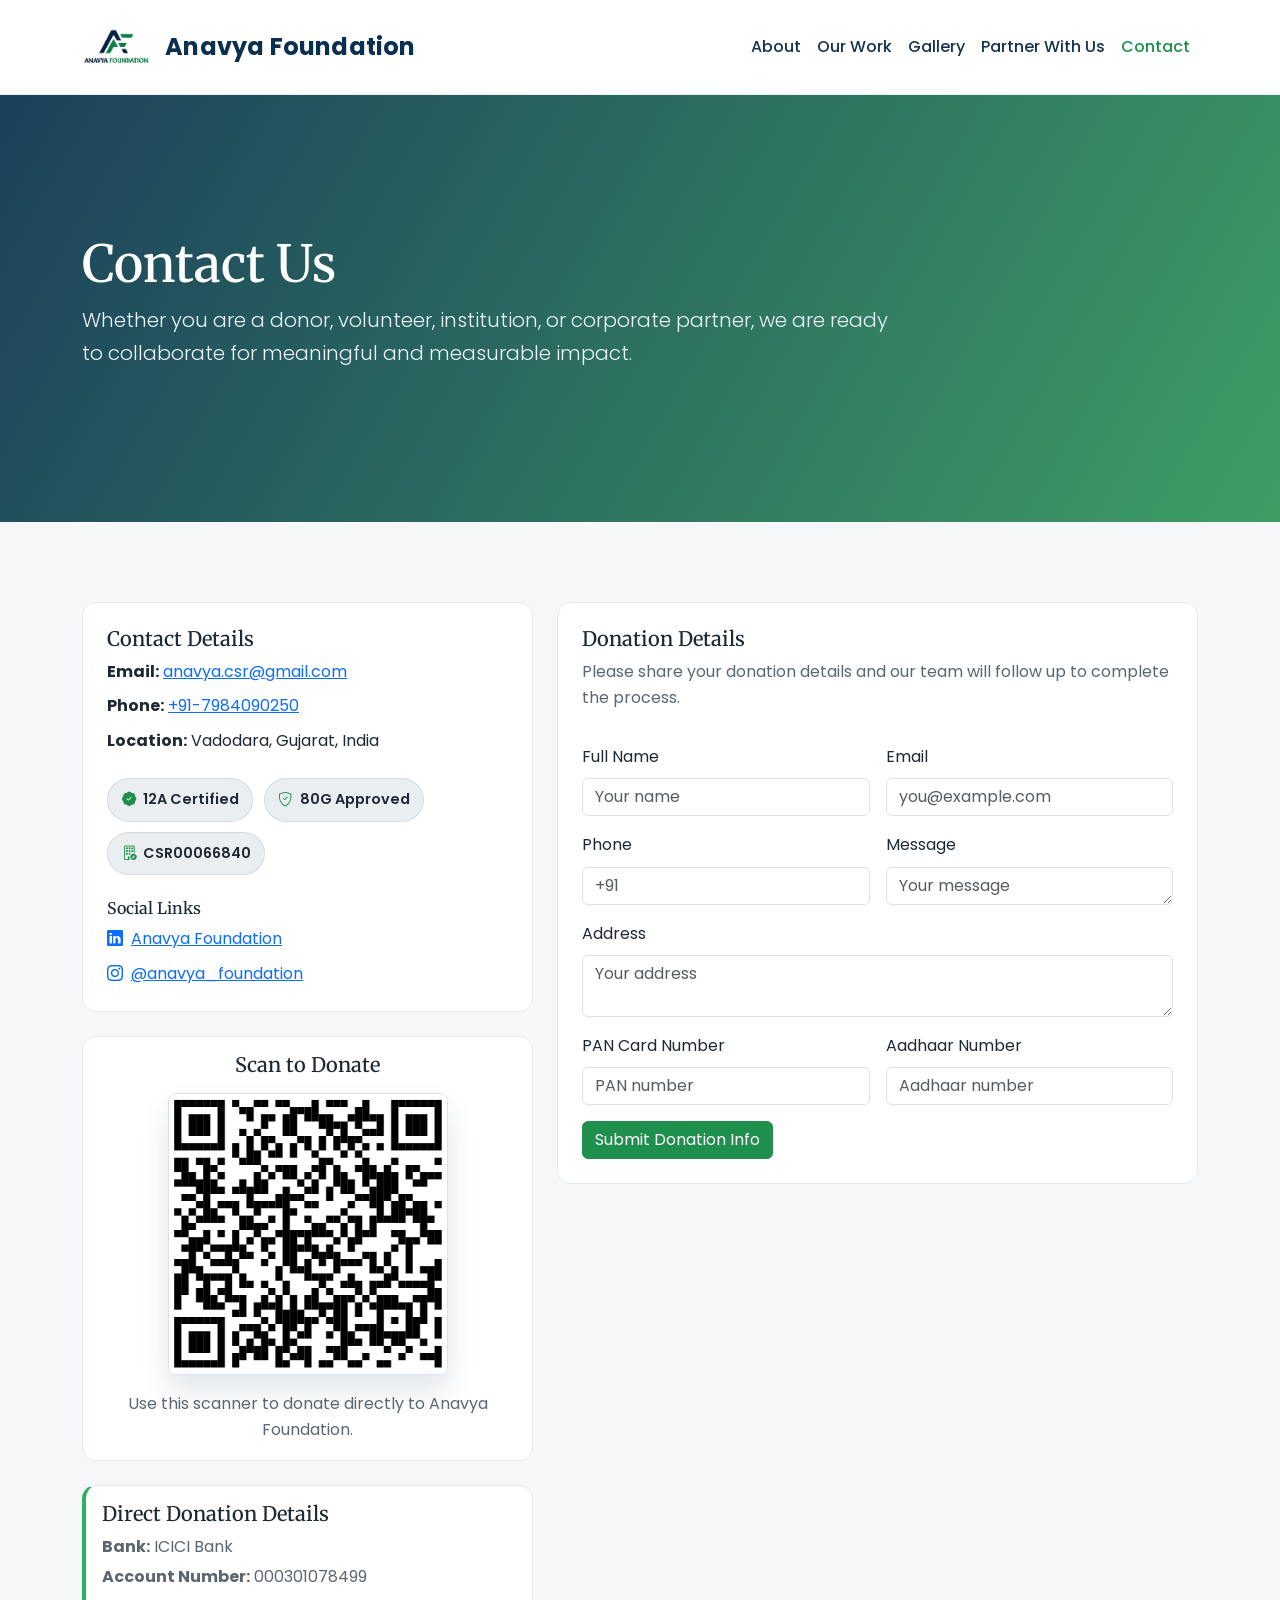
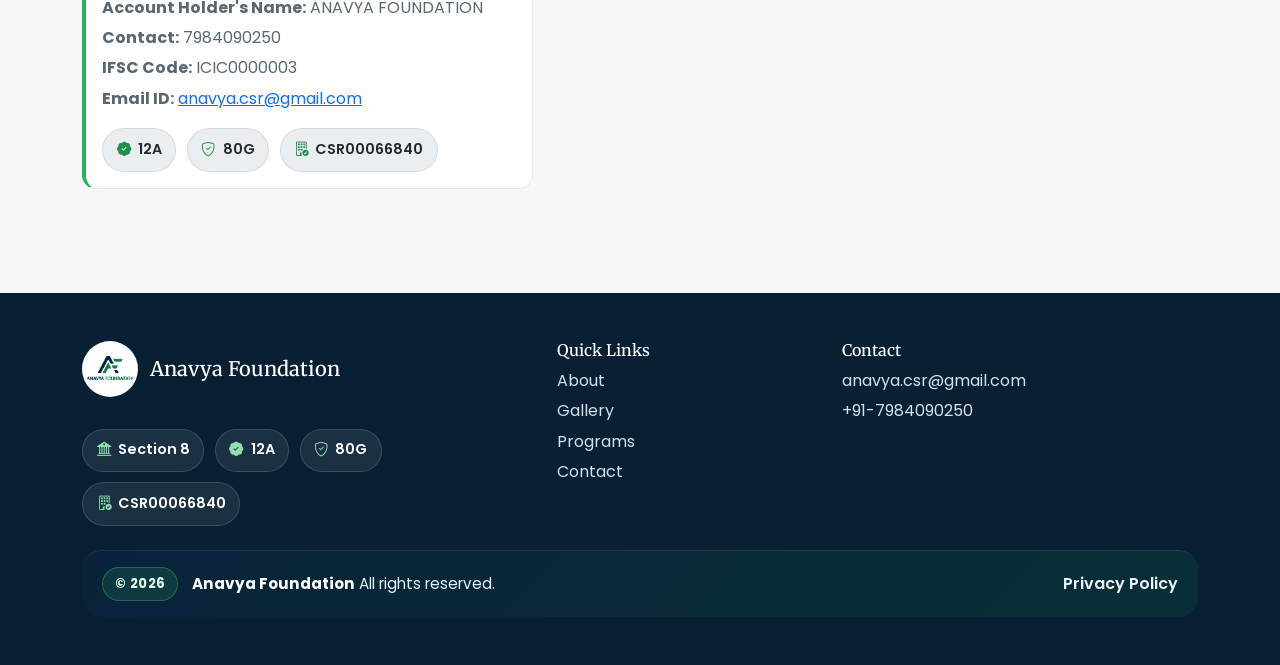
==== commit a9be6a7a: "final commit" ====
--- a/contact.html
+++ b/contact.html
@@ -1,4 +1,4 @@
-﻿<!doctype html>
+<!doctype html>
 <html lang="en">
 <head>
   <meta charset="utf-8">
@@ -74,7 +74,7 @@
             </article>
 
             <article class="info-card p-3 text-center scanner-card mt-4">
-              <h2 class="h5 mb-3">Scan to Donate</h3>
+              <h2 class="h5 mb-3">Scan to Donate</h2>
               <img
                 src="assets/images/scanner.png"
                 alt="Donation scanner code for Anavya Foundation"
@@ -85,7 +85,7 @@
             </article>
 
             <article class="info-card p-3 donation-details-card mt-4">
-              <h2 class="h5 mb-2">Direct Donation Details</h3>
+              <h2 class="h5 mb-2">Direct Donation Details</h2>
               <p class="mb-1 text-muted-custom"><strong>Bank:</strong> ICICI Bank</p>
               <p class="mb-1 text-muted-custom"><strong>Account Number:</strong> 000301078499</p>
               <p class="mb-1 text-muted-custom"><strong>Account Holder's Name:</strong> ANAVYA FOUNDATION</p>
@@ -102,40 +102,40 @@
 
           <div class="col-lg-7" id="donation-contact">
             <article class="contact-card p-4">
-              <h2 class="h5">Donation Details</h3>
+              <h2 class="h5">Donation Details</h2>
               <p class="text-muted-custom">Please share your donation details and our team will follow up to complete the process.</p>
-              <form>
+              <form action="https://formspree.io/f/xdabkpqb" method="post">
                 <div class="row g-3 mt-2">
                   <div class="col-md-6">
                     <label class="form-label" for="donor-name">Full Name</label>
-                    <input class="form-control" id="donor-name" type="text" placeholder="Your name">
+                    <input class="form-control" id="donor-name" name="donor_name" type="text" placeholder="Your name">
                   </div>
                   <div class="col-md-6">
                     <label class="form-label" for="donor-email">Email</label>
-                    <input class="form-control" id="donor-email" type="email" placeholder="you@example.com">
+                    <input class="form-control" id="donor-email" name="donor_email" type="email" placeholder="you@example.com">
                   </div>
                   <div class="col-md-6">
                     <label class="form-label" for="donor-phone">Phone</label>
-                    <input class="form-control" id="donor-phone" type="tel" placeholder="+91">
+                    <input class="form-control" id="donor-phone" name="donor_phone" type="tel" placeholder="+91">
                   </div>
                   <div class="col-md-6">
                     <label class="form-label" for="donor-message">Message</label>
-                    <textarea class="form-control" id="donor-message" rows="1" placeholder="Your message"></textarea>
+                    <textarea class="form-control" id="donor-message" name="donor_message" rows="1" placeholder="Your message"></textarea>
                   </div>
                   <div class="col-12">
                     <label class="form-label" for="donor-address">Address</label>
-                    <textarea class="form-control" id="donor-address" rows="2" placeholder="Your address"></textarea>
+                    <textarea class="form-control" id="donor-address" name="donor_address" rows="2" placeholder="Your address"></textarea>
                   </div>
                   <div class="col-md-6">
                     <label class="form-label" for="donor-pan">PAN Card Number</label>
-                    <input class="form-control" id="donor-pan" type="text" placeholder="PAN number">
+                    <input class="form-control" id="donor-pan" name="donor_pan" type="text" placeholder="PAN number">
                   </div>
                   <div class="col-md-6">
                     <label class="form-label" for="donor-aadhaar">Aadhaar Number</label>
-                    <input class="form-control" id="donor-aadhaar" type="text" placeholder="Aadhaar number">
+                    <input class="form-control" id="donor-aadhaar" name="donor_aadhaar" type="text" placeholder="Aadhaar number">
                   </div>
                   <div class="col-12">
-                    <button type="button" class="btn btn-secondary-custom">Submit Donation Info</button>
+                    <button type="submit" class="btn btn-secondary-custom">Submit Donation Info</button>
                   </div>
                 </div>
               </form>
@@ -154,8 +154,8 @@
             <img src="assets/images/logo.jpeg" alt="Anavya Foundation logo">
             <h2 class="h5 text-white mb-0">Anavya Foundation</h2>
           </div>
-          <p class="mb-0">A Section 8 company, 12A and 80G certified, with CSR Registration No. CSR00066840.</p>
           <div class="trust-badges footer-badges mt-3">
+            <span class="trust-badge"><i class="bi bi-bank2"></i>Section 8</span>
             <span class="trust-badge"><i class="bi bi-patch-check-fill"></i>12A</span>
             <span class="trust-badge"><i class="bi bi-shield-check"></i>80G</span>
             <span class="trust-badge"><i class="bi bi-building-check"></i>CSR00066840</span>
@@ -166,6 +166,7 @@
           <p class="mb-1"><a href="index.html#about">About</a></p>
           <p class="mb-1"><a href="gallery.html#gallery">Gallery</a></p>
           <p class="mb-1"><a href="our-work.html#programs">Programs</a></p>
+          <p class="mb-1"><a href="contact.html#contact">Contact</a></p>
         </div>
         <div class="col-lg-4">
           <h3 class="h6 text-white">Contact</h3>
@@ -175,13 +176,11 @@
       </div>
       <div class="footer-bottom mt-4">
         <div class="footer-copyright">
-          <span class="footer-year-badge">© 2026</span>
+          <span class="footer-year-badge">&copy; 2026</span>
           <span><strong>Anavya Foundation</strong> All rights reserved.</span>
         </div>
         <div class="footer-meta-links">
           <a href="privacy-policy.html">Privacy Policy</a>
-          <span class="footer-link-separator" aria-hidden="true">•</span>
-          <a href="disclaimer.html">Disclaimer</a>
         </div>
       </div>
     </div>
--- a/assets/css/styles.css
+++ b/assets/css/styles.css
@@ -303,6 +303,18 @@
 .section-subtitle {
   max-width: 700px;
   color: var(--muted);
+}
+
+.csr-intro-block {
+  width: 100%;
+  max-width: 100%;
+  margin-top: 1rem;
+  padding: 1.2rem 1.35rem;
+  border: 1px solid rgba(30, 143, 76, 0.18);
+  border-left: 5px solid var(--secondary);
+  border-radius: 18px;
+  background: linear-gradient(135deg, #ffffff, rgba(233, 246, 238, 0.75));
+  box-shadow: 0 16px 34px rgba(10, 47, 79, 0.08);
 }
 
 .trust-badges {
@@ -448,46 +460,33 @@
 .gallery-item {
   position: relative;
   overflow: hidden;
-  border-radius: 12px;
+  border: 1px solid rgba(10, 47, 79, 0.08);
+  border-radius: 22px;
+  background:
+    linear-gradient(#ffffff, #ffffff) padding-box,
+    linear-gradient(135deg, rgba(30, 143, 76, 0.42), rgba(10, 47, 79, 0.16)) border-box;
+  box-shadow: 0 16px 34px rgba(10, 47, 79, 0.08);
+  padding: 0.45rem;
+  transition: transform 0.32s ease, box-shadow 0.32s ease, border-color 0.32s ease;
 }
 
 .gallery-item img {
+  display: block;
   width: 100%;
   aspect-ratio: 4 / 5;
   object-fit: cover;
+  border-radius: 16px;
   transition: transform 0.35s ease;
 }
 
-.gallery-overlay {
-  position: absolute;
-  inset: 0;
-  background: linear-gradient(to top, rgba(10, 47, 79, 0.88), rgba(10, 47, 79, 0.1));
-  color: #fff;
-  display: flex;
-  align-items: end;
-  padding: 1rem;
-  opacity: 0;
-  transition: opacity 0.35s ease;
-}
-
-.gallery-caption strong {
-  display: block;
-  font-size: 1rem;
-}
-
-.gallery-caption small {
-  display: block;
-  margin-top: 0.2rem;
-  color: rgba(255, 255, 255, 0.82);
-  font-size: 0.78rem;
+.gallery-item:hover {
+  border-color: rgba(47, 175, 98, 0.45);
+  box-shadow: 0 26px 52px rgba(10, 47, 79, 0.18);
+  transform: translateY(-8px);
 }
 
 .gallery-item:hover img {
-  transform: scale(1.08);
-}
-
-.gallery-item:hover .gallery-overlay {
-  opacity: 1;
+  transform: scale(1.045);
 }
 
 footer {
@@ -838,7 +837,7 @@
 .philosophy-image-frame img {
   width: 100%;
   height: auto;
-  max-height: 560px;
+  /* max-height: 560px; */
   object-fit: contain;
   display: block;
   border-radius: 14px;
@@ -945,16 +944,20 @@
 }
 
 .partner-card-image {
-  width: 72px;
-  height: 72px;
+  width: 128px;
+  height: 78px;
   margin: 0 auto 1rem;
   display: inline-flex;
   align-items: center;
   justify-content: center;
-  border-radius: 18px;
-  background: rgba(30, 143, 76, 0.1);
-  color: var(--secondary);
-  font-size: 1.65rem;
+  background: transparent;
+}
+
+.partner-card-image img {
+  max-width: 100%;
+  max-height: 100%;
+  object-fit: contain;
+  display: block;
 }
 
 .partner-card-label {
@@ -1175,6 +1178,27 @@
 }
 
 @media (max-width: 767.98px) {
+  #about.hero {
+    min-height: auto;
+    padding: 7.25rem 0 3.75rem;
+    align-items: flex-start;
+  }
+
+  #about .hero-copy {
+    padding-top: 0.35rem;
+  }
+
+  #about .hero-copy .lead {
+    font-size: 1rem;
+    line-height: 1.72;
+    margin-bottom: 1.75rem !important;
+  }
+
+  .text-justify-interword {
+    text-align: left;
+    text-justify: auto;
+  }
+
   .philosophy-card {
     padding: 1.5rem;
   }
@@ -1220,3 +1244,332 @@
     flex-wrap: wrap;
   }
 }
+
+@media (max-width: 991.98px) {
+  body {
+    overflow-x: hidden;
+  }
+
+  .navbar .container {
+    padding-inline: 1rem;
+  }
+
+  .navbar-collapse {
+    margin-top: 0.75rem;
+    padding: 0.85rem 0 0.35rem;
+    border-top: 1px solid #e9eef2;
+  }
+
+  .navbar-nav {
+    align-items: center;
+    gap: 0.2rem;
+  }
+
+  .nav-link {
+    width: 100%;
+    text-align: center;
+    padding: 0.58rem 1rem;
+    border-radius: 999px;
+  }
+
+  .hero {
+    min-height: auto !important;
+    padding: 7.5rem 0 4.5rem;
+    text-align: center;
+  }
+
+  .hero .row {
+    justify-content: center;
+  }
+
+  .hero-copy,
+  .thematic-heading {
+    margin-inline: auto;
+  }
+
+  .hero-visual-wrap {
+    justify-content: center;
+    margin-top: 1.75rem;
+  }
+
+  .hero-copy .d-flex {
+    justify-content: center;
+  }
+
+  .section-padding {
+    padding: 4rem 0;
+  }
+
+  .section-title,
+  .section-subtitle,
+  .thematic-heading,
+  .reach-info-card,
+  .core-value-card,
+  .governing-card {
+    text-align: center;
+  }
+
+  .section-subtitle {
+    margin-inline: auto;
+  }
+
+  .trust-badges {
+    justify-content: center;
+  }
+
+  .feature-card,
+  .program-card,
+  .stat-card,
+  .contact-card,
+  .info-card,
+  .partnership-card,
+  .thematic-card,
+  .about-panel {
+    text-align: center;
+  }
+
+  .icon-wrap,
+  .about-panel-icon,
+  .core-value-icon,
+  .person-icon,
+  .thematic-icon {
+    margin-left: auto;
+    margin-right: auto;
+  }
+
+  .vision-point,
+  .mission-point {
+    text-align: left;
+  }
+
+  .info-card ul,
+  .partnership-card ul,
+  .thematic-card ul,
+  .contact-card form,
+  .contact-form-wrap {
+    text-align: left;
+  }
+
+  .partner-inquiry-card .section-title,
+  .partner-inquiry-card .text-muted-custom {
+    text-align: center;
+  }
+
+  .partner-inquiry-card .thematic-kicker {
+    margin-inline: auto;
+  }
+
+  footer .row > [class*="col-"] {
+    text-align: center;
+  }
+
+  .footer-brand,
+  .footer-badges,
+  .footer-bottom,
+  .footer-copyright,
+  .footer-meta-links {
+    justify-content: center;
+  }
+
+  .footer-bottom {
+    text-align: center;
+  }
+}
+
+@media (max-width: 767.98px) {
+  .container {
+    padding-inline: 1.1rem;
+  }
+
+  .brand-logo {
+    width: 54px;
+    height: 54px;
+  }
+
+  .navbar-brand {
+    gap: 0.65rem;
+    max-width: calc(100% - 58px);
+  }
+
+  .brand-text {
+    font-size: 1.16rem;
+  }
+
+  .navbar-toggler {
+    padding: 0.35rem 0.55rem;
+  }
+
+  .hero,
+  #about.hero {
+    padding: 7rem 0 3.75rem;
+  }
+
+  .hero h1 {
+    font-size: clamp(1.75rem, 8vw, 2.35rem);
+  }
+
+  .hero .lead {
+    font-size: 1rem;
+    line-height: 1.68;
+  }
+
+  #about .hero-copy .lead,
+  .text-justify-interword,
+  .philosophy-story {
+    text-align: left;
+    text-justify: auto;
+  }
+
+  .hero-media-card {
+    width: min(100%, 360px);
+    margin-inline: auto;
+    border-radius: 22px;
+  }
+
+  .hero-carousel .carousel-inner {
+    border-radius: 18px;
+  }
+
+  .hero-carousel .carousel-control-prev,
+  .hero-carousel .carousel-control-next {
+    width: 38px;
+    height: 38px;
+  }
+
+  .hero-carousel .carousel-control-prev {
+    left: 0.65rem;
+  }
+
+  .hero-carousel .carousel-control-next {
+    right: 0.65rem;
+  }
+
+  .section-padding {
+    padding: 3.35rem 0;
+  }
+
+  .section-title {
+    margin-bottom: 0.65rem;
+  }
+
+  .section-subtitle {
+    font-size: 0.98rem;
+  }
+
+  .btn-lg,
+  .hero .btn,
+  .contact-card form .btn,
+  .partner-inquiry-card form .btn {
+    width: 100%;
+  }
+
+  .feature-card.p-4,
+  .program-card.p-4,
+  .stat-card.p-4,
+  .contact-card.p-4,
+  .info-card.p-4,
+  .partnership-card.p-4,
+  .partner-inquiry-card.p-4,
+  .about-panel {
+    padding: 1.35rem !important;
+  }
+
+  .stat-value {
+    font-size: 1.65rem;
+  }
+
+  .gallery-item {
+    padding: 0.34rem;
+    border-radius: 18px;
+  }
+
+  .gallery-item img {
+    border-radius: 13px;
+  }
+
+  .partner-card {
+    flex-basis: 210px;
+    min-width: 210px;
+    padding: 1.2rem;
+  }
+
+  .partner-card-image {
+    width: 112px;
+    height: 70px;
+  }
+
+  .partner-marquee {
+    padding: 0.9rem;
+  }
+
+  .vision-point,
+  .mission-point {
+    flex-direction: column;
+    align-items: center;
+    text-align: center;
+  }
+
+  .thematic-card h3,
+  .thematic-card .thematic-icon {
+    text-align: center;
+  }
+
+  .thematic-card ul,
+  .partnership-card ul,
+  .info-card ul {
+    text-align: left;
+  }
+
+  .scanner-card img {
+    max-width: min(100%, 240px) !important;
+  }
+
+  .contact-details-list,
+  .donation-details-card,
+  footer {
+    overflow-wrap: anywhere;
+  }
+
+  .footer-brand {
+    flex-direction: column;
+    gap: 0.5rem;
+  }
+
+  .footer-bottom {
+    flex-direction: column;
+  }
+
+  .footer-copyright {
+    flex-direction: column;
+    gap: 0.55rem;
+  }
+}
+
+@media (max-width: 420px) {
+  .container {
+    padding-inline: 0.9rem;
+  }
+
+  .brand-logo {
+    width: 46px;
+    height: 46px;
+  }
+
+  .brand-text {
+    font-size: 1rem;
+  }
+
+  .hero,
+  #about.hero {
+    padding-top: 6.6rem;
+  }
+
+  .trust-badge {
+    font-size: 0.82rem;
+    padding: 0.48rem 0.68rem;
+  }
+
+  .hero-media-card {
+    width: 100%;
+  }
+}
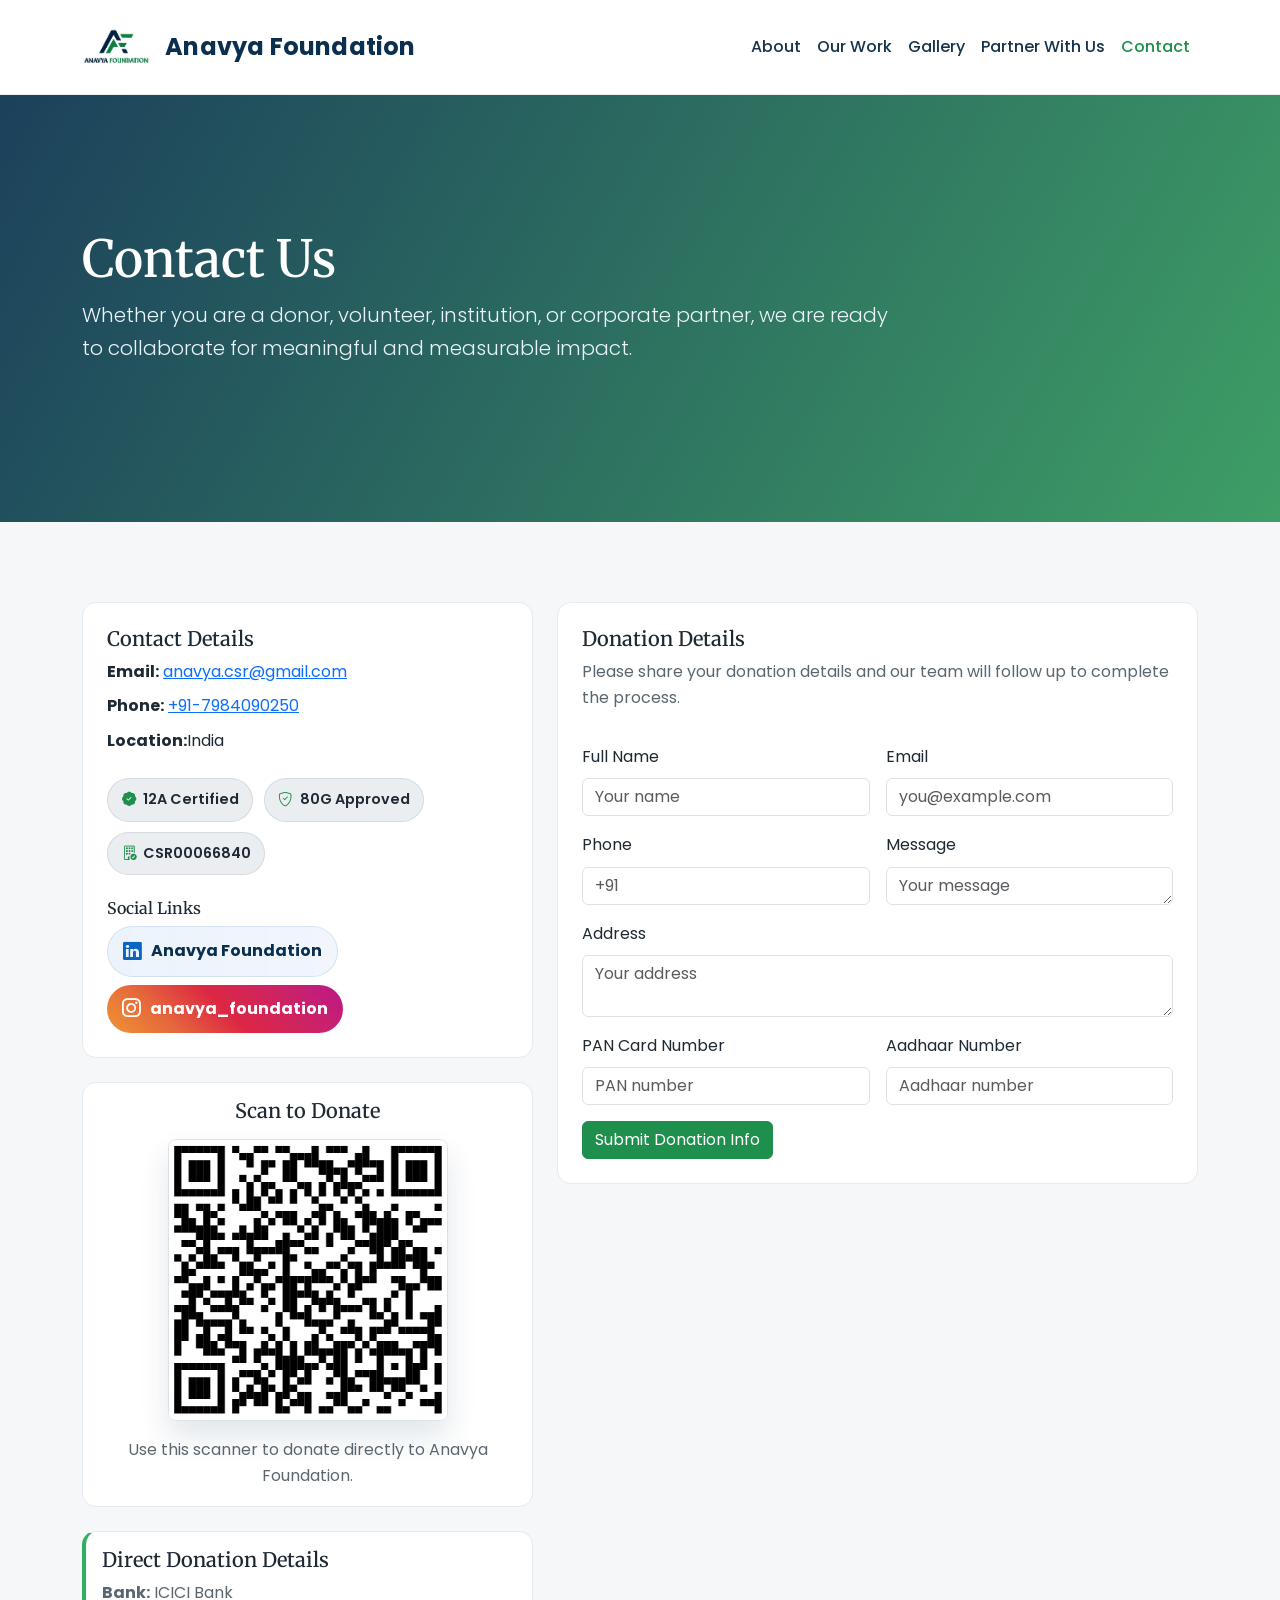
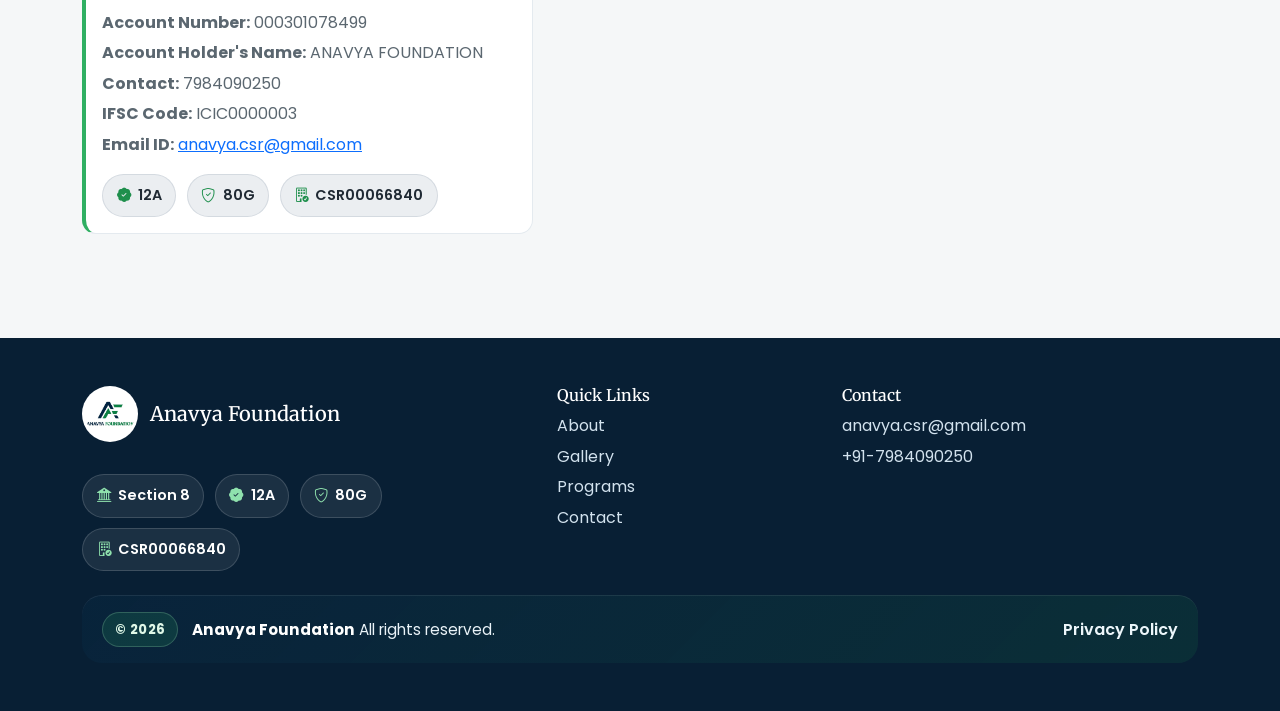
==== commit 42286a52: "final commit" ====
--- a/contact.html
+++ b/contact.html
@@ -1,10 +1,12 @@
-<!doctype html>
+﻿<!doctype html>
 <html lang="en">
 <head>
   <meta charset="utf-8">
   <meta name="viewport" content="width=device-width, initial-scale=1">
   <title>Anavya Foundation | Contact</title>
-  <meta name="description" content="Contact Anavya Foundation for CSR partnerships, volunteering, and donation support.">
+  <meta name="description" content="Connect with Anavya Foundation to support our research-driven, community-centric programs in Education, Health, Environment, and Livelihood. Partner with us for sustainable social impact.">
+  <link rel="icon" href="assets/images/logo.jpeg" type="image/jpeg">
+  <link rel="apple-touch-icon" href="assets/images/logo.jpeg">
   <link rel="preconnect" href="https://fonts.googleapis.com">
   <link rel="preconnect" href="https://fonts.gstatic.com" crossorigin>
   <link href="https://fonts.googleapis.com/css2?family=Merriweather:wght@700&family=Poppins:wght@300;400;500;600;700&display=swap" rel="stylesheet">
@@ -57,7 +59,7 @@
               <div class="contact-details-list">
                 <p class="mb-2"><strong>Email:</strong> <a href="mailto:anavya.csr@gmail.com">anavya.csr@gmail.com</a></p>
                 <p class="mb-2"><strong>Phone:</strong> <a href="tel:+917984090250">+91-7984090250</a></p>
-                <p class="mb-0"><strong>Location:</strong> Vadodara, Gujarat, India</p>
+                <p class="mb-0"><strong>Location:</strong>India</p>
               </div>
               <div class="trust-badges mt-4">
                 <span class="trust-badge"><i class="bi bi-patch-check-fill"></i>12A Certified</span>
@@ -66,9 +68,16 @@
               </div>
               <div class="mt-4">
                 <h3 class="h6">Social Links</h3>
-                <div class="d-flex flex-column gap-2">
-                  <a aria-label="LinkedIn" href="#"><i class="bi bi-linkedin me-2"></i>Anavya Foundation</a>
-                  <a aria-label="Instagram" href="#"><i class="bi bi-instagram me-2"></i>@anavya_foundation</a>
+                <div class="social-links d-flex flex-wrap gap-2 mt-2">
+                  <a class="social-btn linkedin" href="https://www.linkedin.com/in/anavyacsr/" target="_blank" rel="noopener noreferrer" aria-label="Anavya Foundation on LinkedIn" title="LinkedIn - Anavya Foundation">
+                    <i class="bi bi-linkedin"></i>
+                    <span>Anavya Foundation</span>
+                  </a>
+
+                  <a class="social-btn instagram" href="https://www.instagram.com/anavya_foundation" target="_blank" rel="noopener noreferrer" aria-label="Anavya Foundation on Instagram" title="Instagram - anavya_foundation">
+                    <i class="bi bi-instagram"></i>
+                    <span>anavya_foundation</span>
+                  </a>
                 </div>
               </div>
             </article>
--- a/assets/css/styles.css
+++ b/assets/css/styles.css
@@ -99,7 +99,22 @@
     radial-gradient(circle at 10% 20%, rgba(255, 255, 255, 0.12), transparent 40%),
     radial-gradient(circle at 80% 80%, rgba(255, 255, 255, 0.09), transparent 45%);
   color: #ffffff;
-  padding-top: 80px;
+  padding-top: 120px;
+  padding-bottom: 50px;
+}
+
+@media (max-width: 1199.98px) {
+  .hero {
+    padding-top: 140px;
+    padding-bottom: 50px;
+  }
+}
+
+@media (max-width: 767.98px) {
+  .hero {
+    padding-top: 160px;
+    padding-bottom: 50px;
+  }
 }
 
 .hero h1 {
@@ -436,6 +451,134 @@
 
 .program-card:hover .icon-wrap {
   transform: translateY(-1px) scale(1.04);
+}
+
+.impact-story-card {
+  background:
+    radial-gradient(circle at top right, rgba(47, 175, 98, 0.12), transparent 36%),
+    linear-gradient(145deg, #ffffff, rgba(245, 247, 248, 0.96));
+}
+
+.impact-story-list {
+  display: grid;
+  gap: 0.95rem;
+}
+
+.impact-story-item {
+  display: flex;
+  gap: 0.9rem;
+  align-items: flex-start;
+  padding: 1rem;
+  border-radius: 16px;
+  border: 1px solid rgba(10, 47, 79, 0.08);
+  background: rgba(255, 255, 255, 0.76);
+  transition: transform 0.28s ease, box-shadow 0.28s ease, border-color 0.28s ease;
+}
+
+.impact-story-item:hover {
+  transform: translateX(6px);
+  border-color: rgba(47, 175, 98, 0.28);
+  box-shadow: 0 14px 28px rgba(10, 47, 79, 0.1);
+}
+
+.impact-story-icon {
+  width: 44px;
+  height: 44px;
+  flex: 0 0 44px;
+  display: inline-flex;
+  align-items: center;
+  justify-content: center;
+  border-radius: 14px;
+  background: rgba(30, 143, 76, 0.12);
+  color: var(--secondary);
+  font-size: 1.05rem;
+}
+
+.impact-story-item p {
+  margin: 0;
+  color: var(--muted);
+  line-height: 1.62;
+}
+
+.impact-story-item strong {
+  color: var(--primary);
+  font-weight: 800;
+}
+
+.impact-stats-panel {
+  padding: 1.5rem;
+  border: 1px solid rgba(10, 47, 79, 0.08);
+  border-radius: 18px;
+  background:
+    radial-gradient(circle at top left, rgba(47, 175, 98, 0.12), transparent 32%),
+    linear-gradient(145deg, #ffffff, rgba(233, 246, 238, 0.82));
+  box-shadow: 0 18px 34px rgba(16, 45, 66, 0.08);
+}
+
+.impact-stats-header {
+  margin-bottom: 1rem;
+  text-align: center;
+}
+
+.impact-stats-kicker {
+  display: inline-flex;
+  align-items: center;
+  justify-content: center;
+  margin-bottom: 0.65rem;
+  padding: 0.42rem 0.82rem;
+  border-radius: 999px;
+  background: rgba(30, 143, 76, 0.1);
+  border: 1px solid rgba(30, 143, 76, 0.18);
+  color: var(--secondary);
+  font-size: 0.78rem;
+  font-weight: 700;
+  letter-spacing: 0.08em;
+  text-transform: uppercase;
+}
+
+.impact-stat-grid {
+  align-items: stretch;
+}
+
+.impact-stat-card {
+  position: relative;
+  overflow: hidden;
+  border-radius: 18px;
+  background:
+    linear-gradient(#ffffff, #ffffff) padding-box,
+    linear-gradient(135deg, rgba(30, 143, 76, 0.22), rgba(10, 47, 79, 0.1)) border-box;
+  box-shadow: 0 14px 28px rgba(10, 47, 79, 0.08);
+}
+
+.impact-stat-card::after {
+  content: "";
+  position: absolute;
+  inset: auto -34px -44px auto;
+  width: 110px;
+  height: 110px;
+  border-radius: 50%;
+  background: rgba(47, 175, 98, 0.08);
+  pointer-events: none;
+}
+
+.impact-stat-icon {
+  width: 42px;
+  height: 42px;
+  margin: 0 auto 0.8rem;
+  display: inline-flex;
+  align-items: center;
+  justify-content: center;
+  border-radius: 14px;
+  background: rgba(30, 143, 76, 0.12);
+  color: var(--secondary);
+  font-size: 1.05rem;
+}
+
+.impact-stat-card .stat-value,
+.impact-stat-card p,
+.impact-stat-icon {
+  position: relative;
+  z-index: 1;
 }
 
 .icon-wrap {
@@ -1520,6 +1663,16 @@
     text-align: left;
   }
 
+  .impact-story-item {
+    flex-direction: column;
+    align-items: center;
+    text-align: center;
+  }
+
+  .impact-story-item:hover {
+    transform: translateY(-4px);
+  }
+
   .scanner-card img {
     max-width: min(100%, 240px) !important;
   }
@@ -1573,3 +1726,54 @@
     width: 100%;
   }
 }
+
+/* Social buttons for contact page */
+.social-links {
+  align-items: center;
+}
+
+.social-btn {
+  display: inline-flex;
+  align-items: center;
+  gap: 0.6rem;
+  padding: 0.56rem 0.95rem;
+  border-radius: 999px;
+  background: linear-gradient(90deg, rgba(8,31,52,0.04), rgba(47,175,98,0.03));
+  border: 1px solid rgba(10,47,79,0.06);
+  color: var(--primary);
+  font-weight: 700;
+  text-decoration: none;
+  transition: transform 0.15s ease, box-shadow 0.18s ease, background 0.18s ease;
+}
+
+.social-btn i {
+  font-size: 1.15rem;
+  color: var(--secondary);
+}
+
+.social-btn:hover,
+.social-btn:focus {
+  transform: translateY(-4px);
+  box-shadow: 0 12px 26px rgba(10,47,79,0.08);
+}
+
+.social-btn.linkedin {
+  background: linear-gradient(90deg, rgba(10,102,194,0.08), rgba(10,102,194,0.06));
+  border-color: rgba(10,102,194,0.12);
+}
+
+.social-btn.linkedin i { color: #0A66C2; }
+
+.social-btn.instagram {
+  background: linear-gradient(45deg,#f09433,#e6683c,#dc2743,#cc2366,#bc1888);
+  color: #fff;
+  border: none;
+}
+
+.social-btn.instagram i { color: #fff; }
+
+@media (max-width: 575.98px) {
+  .social-links { width: 100%; }
+  .social-btn { flex: 1 1 auto; justify-content: center; }
+  .social-btn span { display: none; }
+}
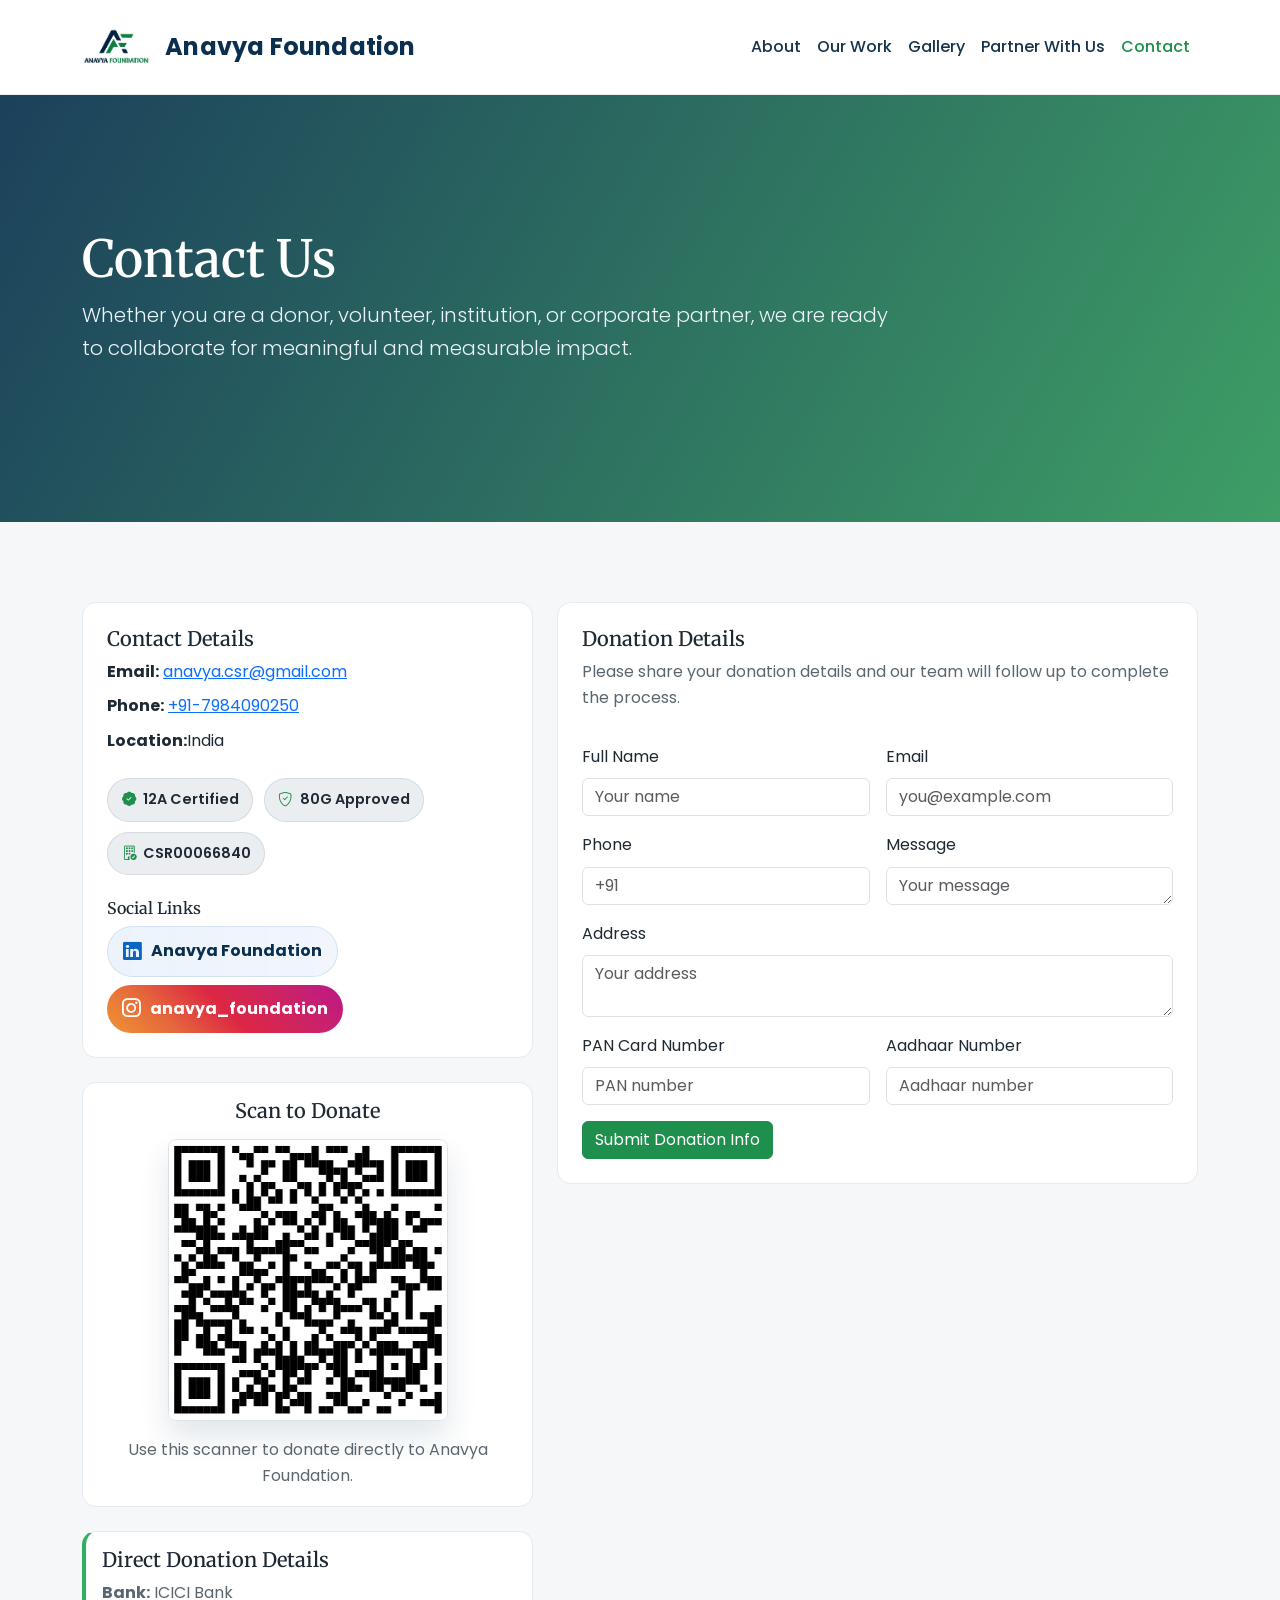
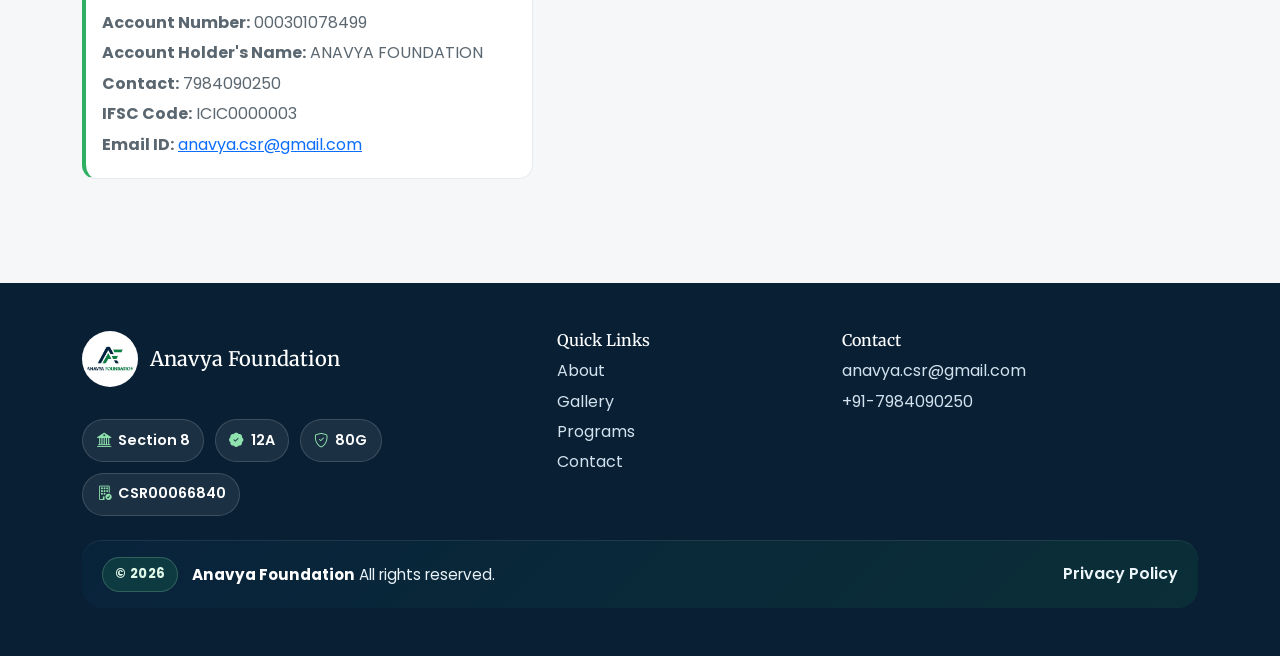
==== commit 60ff4465: "FINAL" ====
--- a/contact.html
+++ b/contact.html
@@ -101,11 +101,11 @@
               <p class="mb-1 text-muted-custom"><strong>Contact:</strong> 7984090250</p>
               <p class="mb-1 text-muted-custom"><strong>IFSC Code:</strong> ICIC0000003</p>
               <p class="mb-1 text-muted-custom"><strong>Email ID:</strong> <a href="mailto:anavya.csr@gmail.com">anavya.csr@gmail.com</a></p>
-              <div class="trust-badges mt-3">
+              <!-- <div class="trust-badges mt-3">
                 <span class="trust-badge"><i class="bi bi-patch-check-fill"></i>12A</span>
                 <span class="trust-badge"><i class="bi bi-shield-check"></i>80G</span>
                 <span class="trust-badge"><i class="bi bi-building-check"></i>CSR00066840</span>
-              </div>
+              </div> -->
             </article>
           </div>
 
